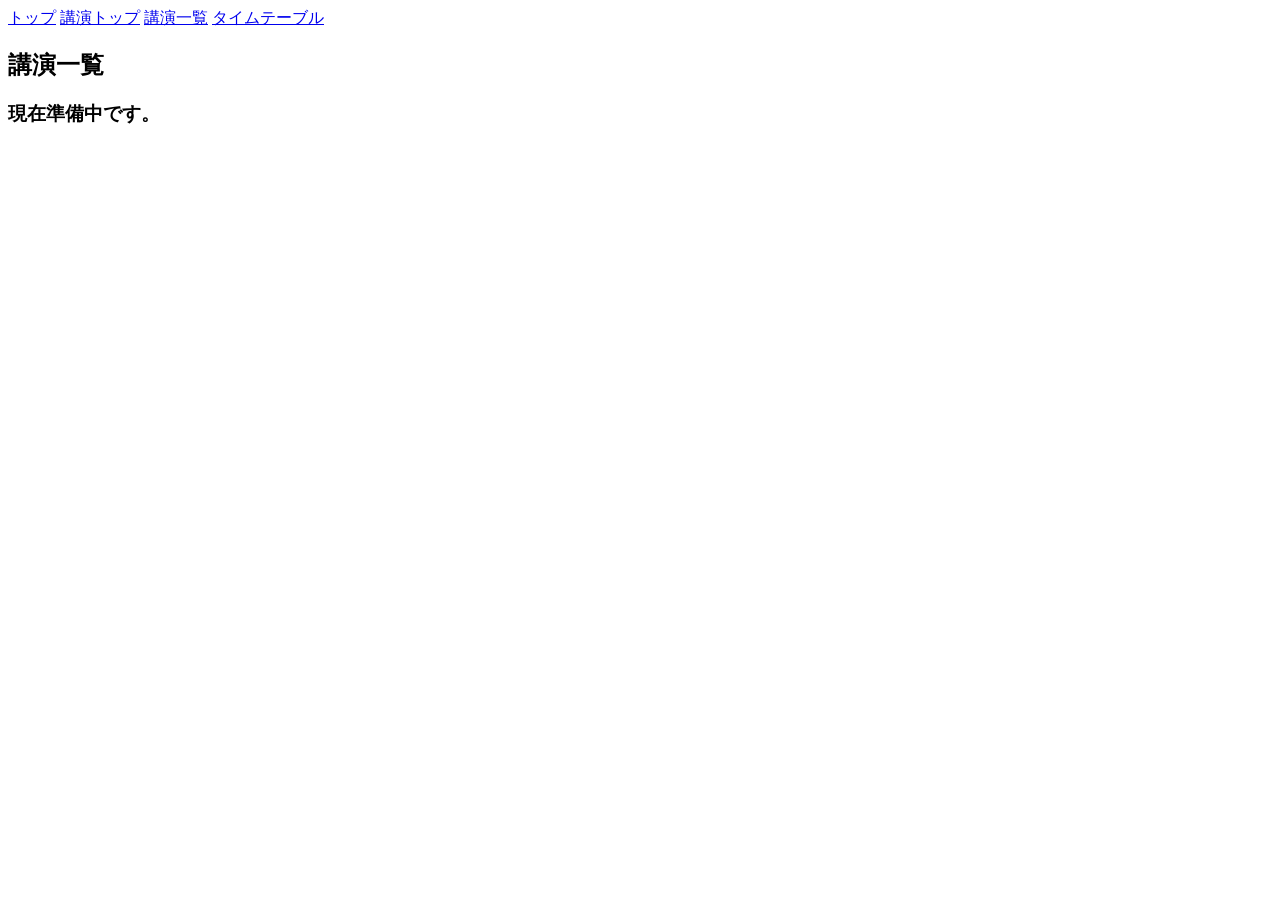
==== talks.html @ 35d0f3de "Remove Mustache and render pages with vanilla JS" ====
<!DOCTYPE html>
<html lang="ja">

<head>
  <meta charset="UTF-8">
  <meta name="viewport" content="width=device-width, initial-scale=1.0">
  <meta name="description" content="2026年度東京大学五月祭企画「10分で伝えます！東大研究最前線」のウェブページです。最先端の研究について10分間で分かりやすくお伝えします。">
  <meta name="keywords" content="東京大学,東大,五月祭,学園祭,講演,2026,10分で伝えます,10分,東大研究最前線,研究最前線,研究">
  <title>講演一覧 | 2026年度五月祭「10分で伝えます！東大研究最前線」</title>
  <link rel="stylesheet" href="css/main.css?1542599248160">
  <link rel="icon" href="img/favicon.ico">

  <!-- OGP -->
  <meta name="twitter:card" content="summary">
  <meta name="twitter:site" content="@ut10min">
  <meta name="twitter:creator" content="@ut10min">
  <meta name="twitter:title" content="2026年度五月祭「10分で伝えます！東大研究最前線」 - 講演トップ">
  <meta name="twitter:description" content="2026年度東京大学五月祭企画「10分で伝えます！東大研究最前線」のウェブページです。最先端の研究について10分間で分かりやすくお伝えします。">
  <meta name="twitter:image" content="https://ut-10min.github.io/mf99/img/mf_min.png">
  <meta property="og:title" content="2026年度五月祭「10分で伝えます！東大研究最前線」 - 講演トップ">
  <meta property="og:url" content="https://ut-10min.github.io/mf99/timetable.html">
  <meta property="og:image" content="https://ut-10min.github.io/mf99/img/mf_min.png">
  <meta property="og:site_name" content="2025年度五月祭「10分で伝えます！東大研究最前線」">

  <!-- data -->
  <script src="js/data.js?202511162152"></script>

  <!-- user script -->
  <script src="js/main.js?2025110802"></script>

  <!-- Global site tag (gtag.js) - Google Analytics -->
  <script async src="https://www.googletagmanager.com/gtag/js?id=UA-123778672-1"></script>
  <!--<script>
      window.dataLayer = window.dataLayer || [];
      function gtag(){dataLayer.push(arguments);}
      gtag('js', new Date());

      gtag('config', 'UA-123778672-1');
    </script>-->

</head>

<body>
  <div class="fixed-nav">
    <div class="fixed-nav-inner">
      <a href="/">トップ</a>
      <!-- <a href="index.html" class="active">トップ</a> -->
      <a href="index.html">講演トップ</a>
      <a href="talks.html" class="active">講演一覧</a>
      <a href="timetable.html">タイムテーブル</a>
    </div>
  </div>
  <div class="container">
    <div class="full-article" id="article-talks-intro">
      <h2>講演一覧</h2>
      <div class="article-headline">
        <h3>現在準備中です。</h3>
      </div>
    </div>
  </div>
</body>

</html>
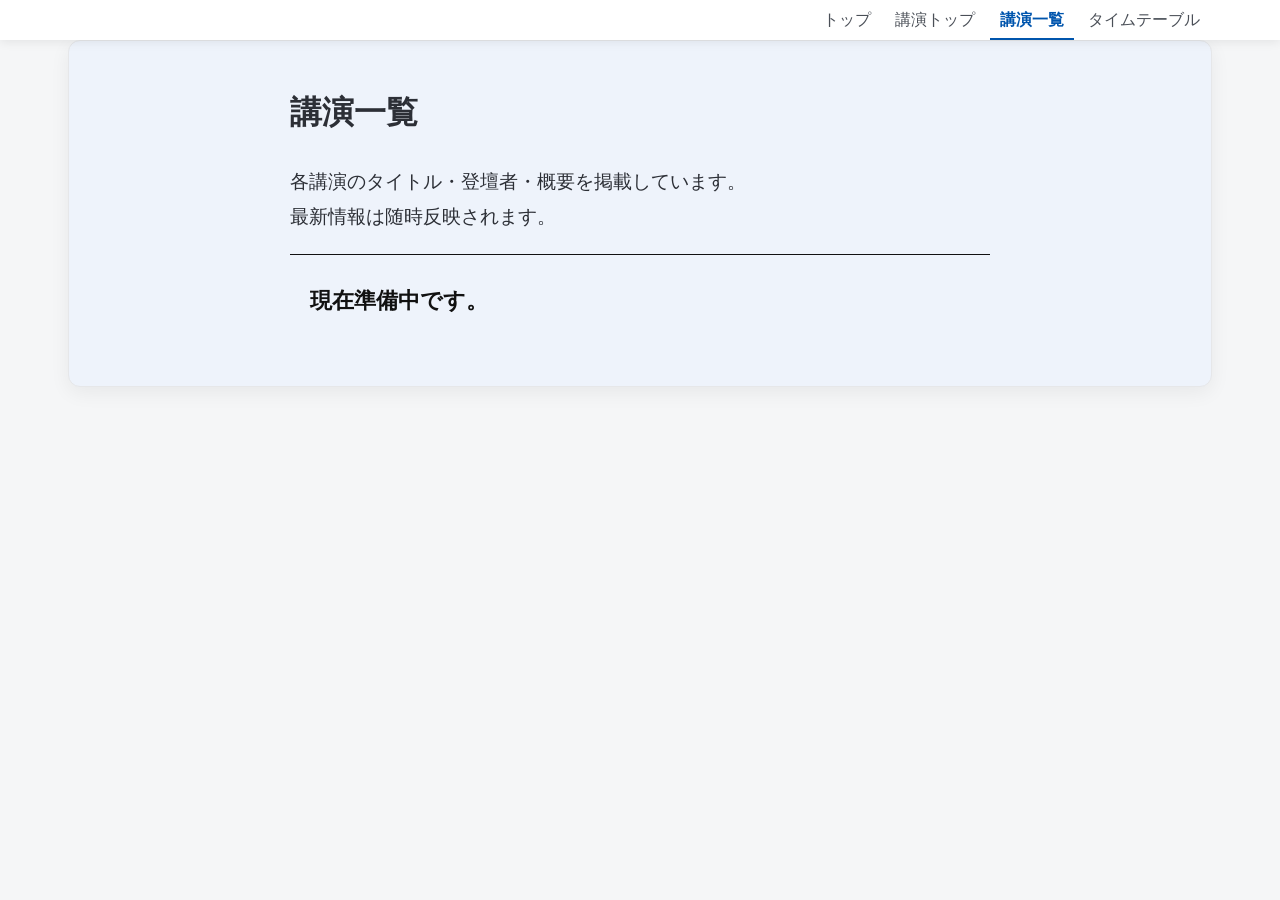
==== commit 2f47c36c: "Restyle talks/timetable pages to match main site design" ====
--- a/talks.html
+++ b/talks.html
@@ -53,6 +53,10 @@
   <div class="container">
     <div class="full-article" id="article-talks-intro">
       <h2>講演一覧</h2>
+      <p>
+        各講演のタイトル・登壇者・概要を掲載しています。<br>
+        最新情報は随時反映されます。
+      </p>
       <div class="article-headline">
         <h3>現在準備中です。</h3>
       </div>
--- a/css/main.css
+++ b/css/main.css
@@ -0,0 +1,278 @@
+@charset "UTF-8";
+/* utility */
+.clearfix:after {
+  content: "";
+  clear: both;
+  display: block; }
+
+@media screen and (max-width: 639px) {
+  .remove-touch {
+    display: none; } }
+
+@media screen and (min-width: 640px) {
+  .remove-pc {
+    display: none; } }
+
+@media screen and (max-width: 639px) {
+  html {
+    font-size: 70%; } }
+
+body {
+  margin: 40px 0 0 0;
+  background: #f5f6f7;
+  font-family: "Noto Sans JP", -apple-system, BlinkMacSystemFont, "Segoe UI", "Helvetica Neue", Arial, sans-serif;
+  color: #2c2f36; }
+
+.fixed-nav {
+  position: fixed;
+  top: 0px;
+  width: 100%;
+  height: 40px;
+  z-index: 10000;
+  background: #fff;
+  box-shadow: 0 2px 10px rgba(0, 0, 0, 0.08);
+  text-align: right; }
+  .fixed-nav .fixed-nav-inner {
+    max-width: 1180px;
+    height: 100%;
+    margin: 0 auto;
+    box-sizing: border-box;
+    padding: 0 20px; }
+    @media screen and (max-width: 639px) {
+      .fixed-nav .fixed-nav-inner {
+        padding: 0 10px; } }
+  .fixed-nav a {
+    display: inline-block;
+    height: 100%;
+    padding: 0 10px;
+    box-sizing: border-box;
+    text-decoration: none;
+    line-height: 40px;
+    color: #4a4f57; }
+    @media screen and (max-width: 639px) {
+      .fixed-nav a {
+        padding: 0 5px;
+        font-size: 120%; } }
+    .fixed-nav a:hover, .fixed-nav a.active {
+      border-bottom: solid 2px #0055ad;
+      color: #0055ad;
+      font-weight: bolder; }
+
+.container {
+  width: 100%;
+  margin: 0 auto;
+  max-width: 1180px;
+  padding: 0 18px 40px;
+  box-sizing: border-box; }
+  .container a.anchor {
+    display: block;
+    visibility: none;
+    position: relative;
+    top: -40px; }
+
+.full-article {
+  margin: 0 auto;
+  padding: 30px 5% 40px;
+  background: #fff;
+  border: 1px solid #e6e7e9;
+  border-radius: 12px;
+  box-shadow: 0 6px 20px rgba(0, 0, 0, 0.06);
+  margin-top: 22px; }
+  @media screen and (max-width: 639px) {
+    .full-article {
+      padding: 15px 5%; } }
+  .full-article h2 {
+    max-width: 700px;
+    margin: 20px auto 30px;
+    font-size: 200%; }
+    @media screen and (max-width: 639px) {
+      .full-article h2 {
+        margin: 15px auto 20px; } }
+  .full-article p {
+    max-width: 700px;
+    margin: 5px auto;
+    font-size: 120%;
+    line-height: 180%; }
+    @media screen and (max-width: 639px) {
+      .full-article p {
+        line-height: 170%; } }
+    .full-article p.center {
+      text-align: center; }
+  .full-article a {
+    text-decoration: underline; }
+    .full-article a:visited {
+      color: #304030; }
+  .full-article .article-headline {
+    box-sizing: border-box;
+    max-width: 700px;
+    margin: 20px auto;
+    padding: 30px 20px 10px;
+    border-top: solid 1px #111;
+    color: #111; }
+    @media screen and (max-width: 639px) {
+      .full-article .article-headline {
+        margin: 20px auto 10px;
+        padding: 15px 15px; } }
+    .full-article .article-headline h3 {
+      font-size: 140%;
+      margin: 0; }
+  .full-article.article-dark {
+    color: #fff; }
+    .full-article.article-dark .article-headline {
+      color: #fff0f0;
+      border-color: #fff0f0; }
+    .full-article.article-dark a {
+      text-decoration: underline;
+      color: #fff0f0; }
+
+#title-hero {
+  box-sizing: border-box;
+  height: 450px;
+  background-image: url(../img/title_background.png);
+  background-size: cover;
+  background-position: center;
+  padding-top: 80px; }
+  @media screen and (max-width: 640px) {
+    #title-hero {
+      height: 300px; } }
+  @media screen and (max-width: 640px) {
+    #title-hero {
+      padding-top: 50px; } }
+  #title-hero #title-logo {
+    margin: 0 auto;
+    max-width: 600px;
+    text-align: center; }
+    #title-hero #title-logo img {
+      width: 95%; }
+  #title-hero #title-info {
+    margin: 45px auto;
+    padding: 0 10px;
+    max-width: 650px;
+    text-align: left; }
+    @media screen and (max-width: 640px) {
+      #title-hero #title-info {
+        margin: 30px auto; } }
+    #title-hero #title-info p {
+      color: #fff;
+      font-weight: bold;
+      font-size: 130%;
+      margin: 5px 0; }
+    #title-hero #title-info h4 {
+      color: #fff;
+      font-size: 150%;
+      margin: 8px 0; }
+
+#article-intro {
+  background-color: #f0f0f0; }
+  #article-intro #socialicons {
+    margin-top: 20px; }
+    #article-intro #socialicons img {
+      height: 35px;
+      margin: 0 10px; }
+
+#article-access #access-googlemap {
+  text-align: center; }
+
+#article-inquiry {
+  height: 600px;
+  background-image: url(../img/pamphlet.png);
+  background-size: cover;
+  background-position: center; }
+  @media screen and (max-width: 640px) {
+    #article-inquiry {
+      height: 650px; } }
+  #article-inquiry #inquiry-form-pc {
+    text-align: center; }
+    @media screen and (max-width: 639px) {
+      #article-inquiry #inquiry-form-pc {
+        display: none; } }
+    #article-inquiry #inquiry-form-pc iframe {
+      width: 600px;
+      height: 375px; }
+  #article-inquiry #inquiry-form-touch {
+    text-align: center; }
+    @media screen and (min-width: 640px) {
+      #article-inquiry #inquiry-form-touch {
+        display: none; } }
+    #article-inquiry #inquiry-form-touch iframe {
+      width: 300px;
+      height: 460px; }
+
+#article-credit {
+  background: #142b18; }
+  #article-credit h3 {
+    margin-top: 30px;
+    text-align: center;
+    font-size: 140%; }
+  #article-credit #copyright {
+    margin-top: 30px;
+    text-align: center;
+    font-size: 80%; }
+
+.talk-header {
+  margin-bottom: 12px;
+  padding: 14px 12px;
+  border-radius: 8px;
+  background: #f9fbff; }
+  .talk-header span.title {
+    font-size: 140%;
+    font-weight: 700; }
+  .talk-header span.name {
+    font-size: 110%; }
+  .talk-header span.major {
+    font-size: 110%;
+    color: #6b7280; }
+
+.talk-abs {
+  margin-bottom: 30px;
+  margin-left: 20px;
+  line-height: 1.8; }
+
+.time-table {
+  width: 100%;
+  border-collapse: collapse;
+  margin: 10px 0 24px; }
+  .time-table tr:nth-child(odd) {
+    background: #f9fbff; }
+  .time-table td {
+    padding: 10px 12px;
+    border-bottom: 1px solid #e6e7e9; }
+  .time-table td.time {
+    width: 96px;
+    white-space: nowrap;
+    font-weight: 600;
+    color: #00428c; }
+  .time-table td.title {
+    padding-left: 10px;}
+  .time-table td.name {
+    padding-left: 10px; 
+    min-width: 100px; }
+
+#article-talks-intro,
+#article-timetable-intro {
+  background: #eef3fb;
+}
+
+/*# sourceMappingURL=main.css.map */
+#article-us {
+  background: #013; 
+  color: #F5F8FA;}
+
+.video-container {
+    position: relative;
+    width: 100%;              /* スマホでは画面幅いっぱいに広げる */
+    max-width: 800px;         /* PCでは最大幅を制限（お好みで調整可） */
+    margin: 0 auto;           /* 中央寄せ */
+    padding-bottom: 56.25%;   /* 16:9比率 (高さ調整) */
+    height: 0;
+    overflow: hidden;
+    background: #000;
+}
+
+.video-container iframe {
+    position: absolute;
+    top: 0;
+    left: 0;
+    width: 100%;   /* 親要素の幅にフィット */
+    height: 100%;  /* アスペクト比を維持 */
+}
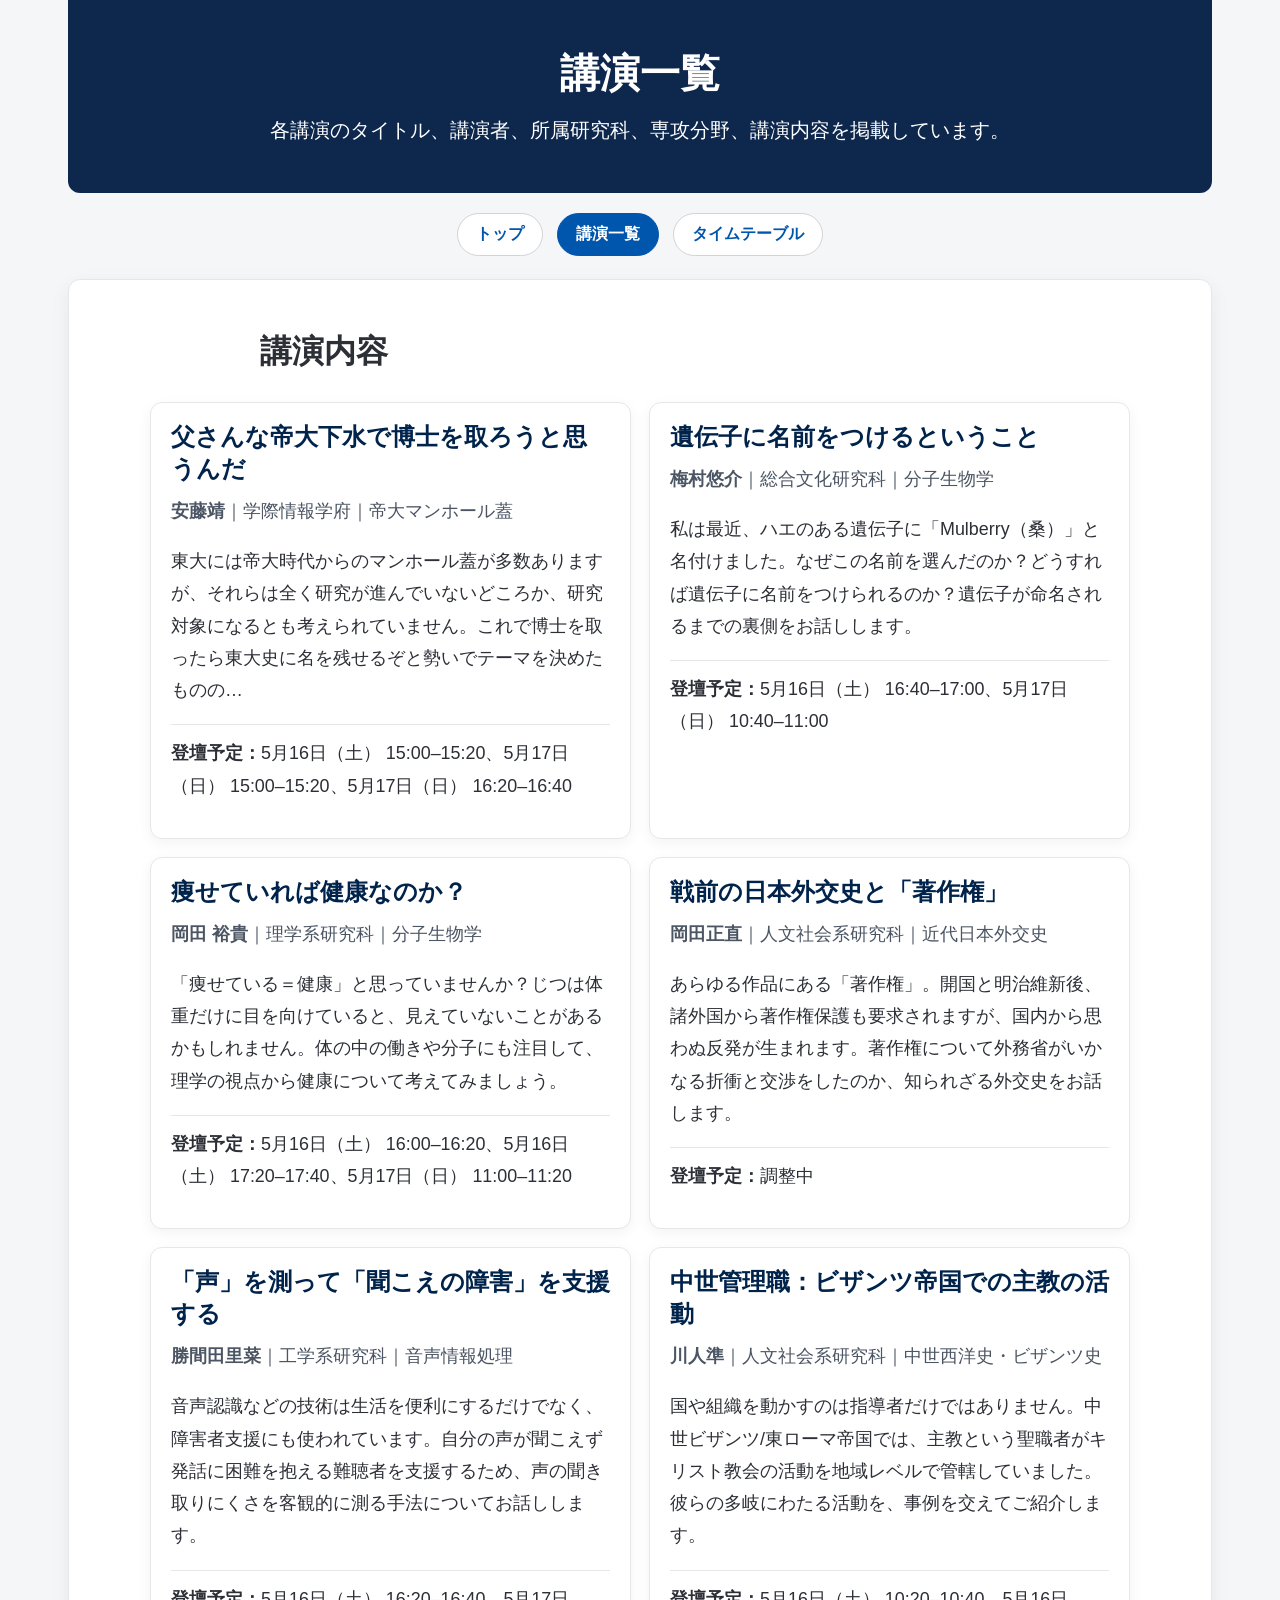
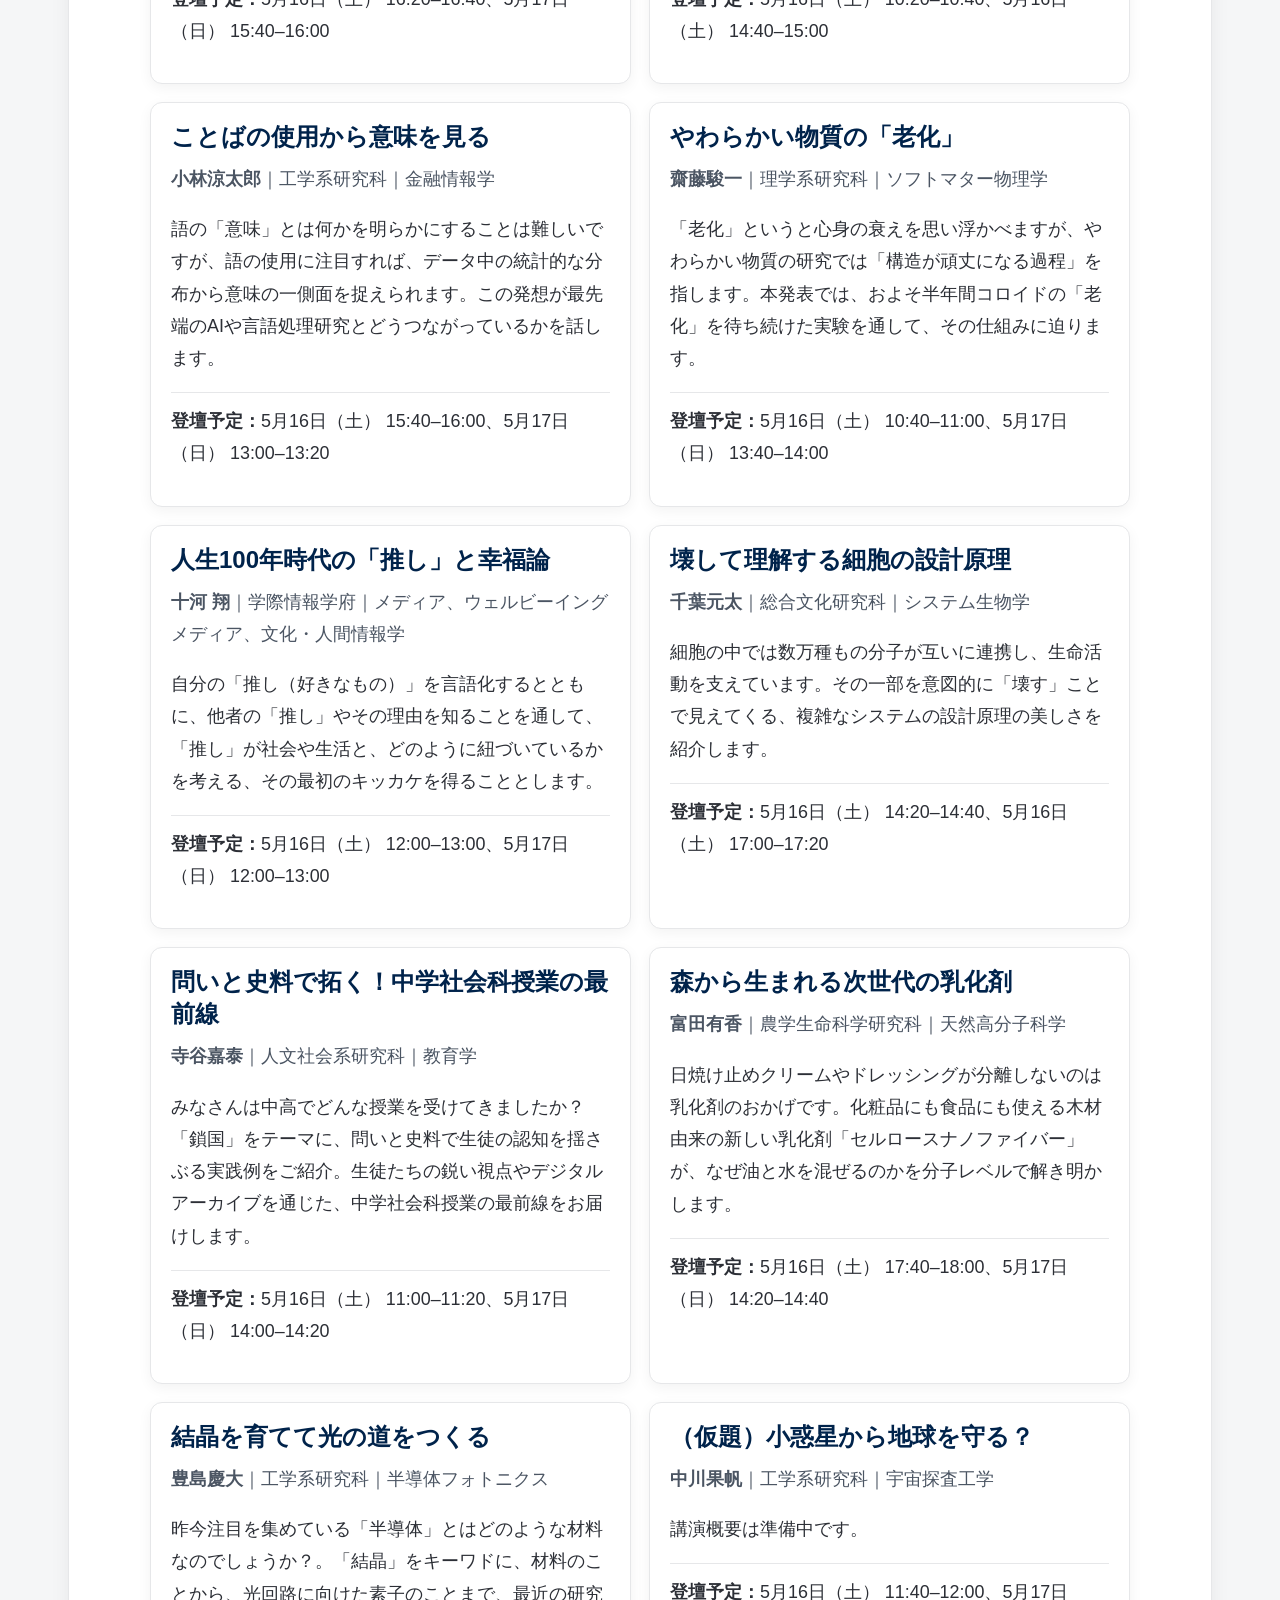
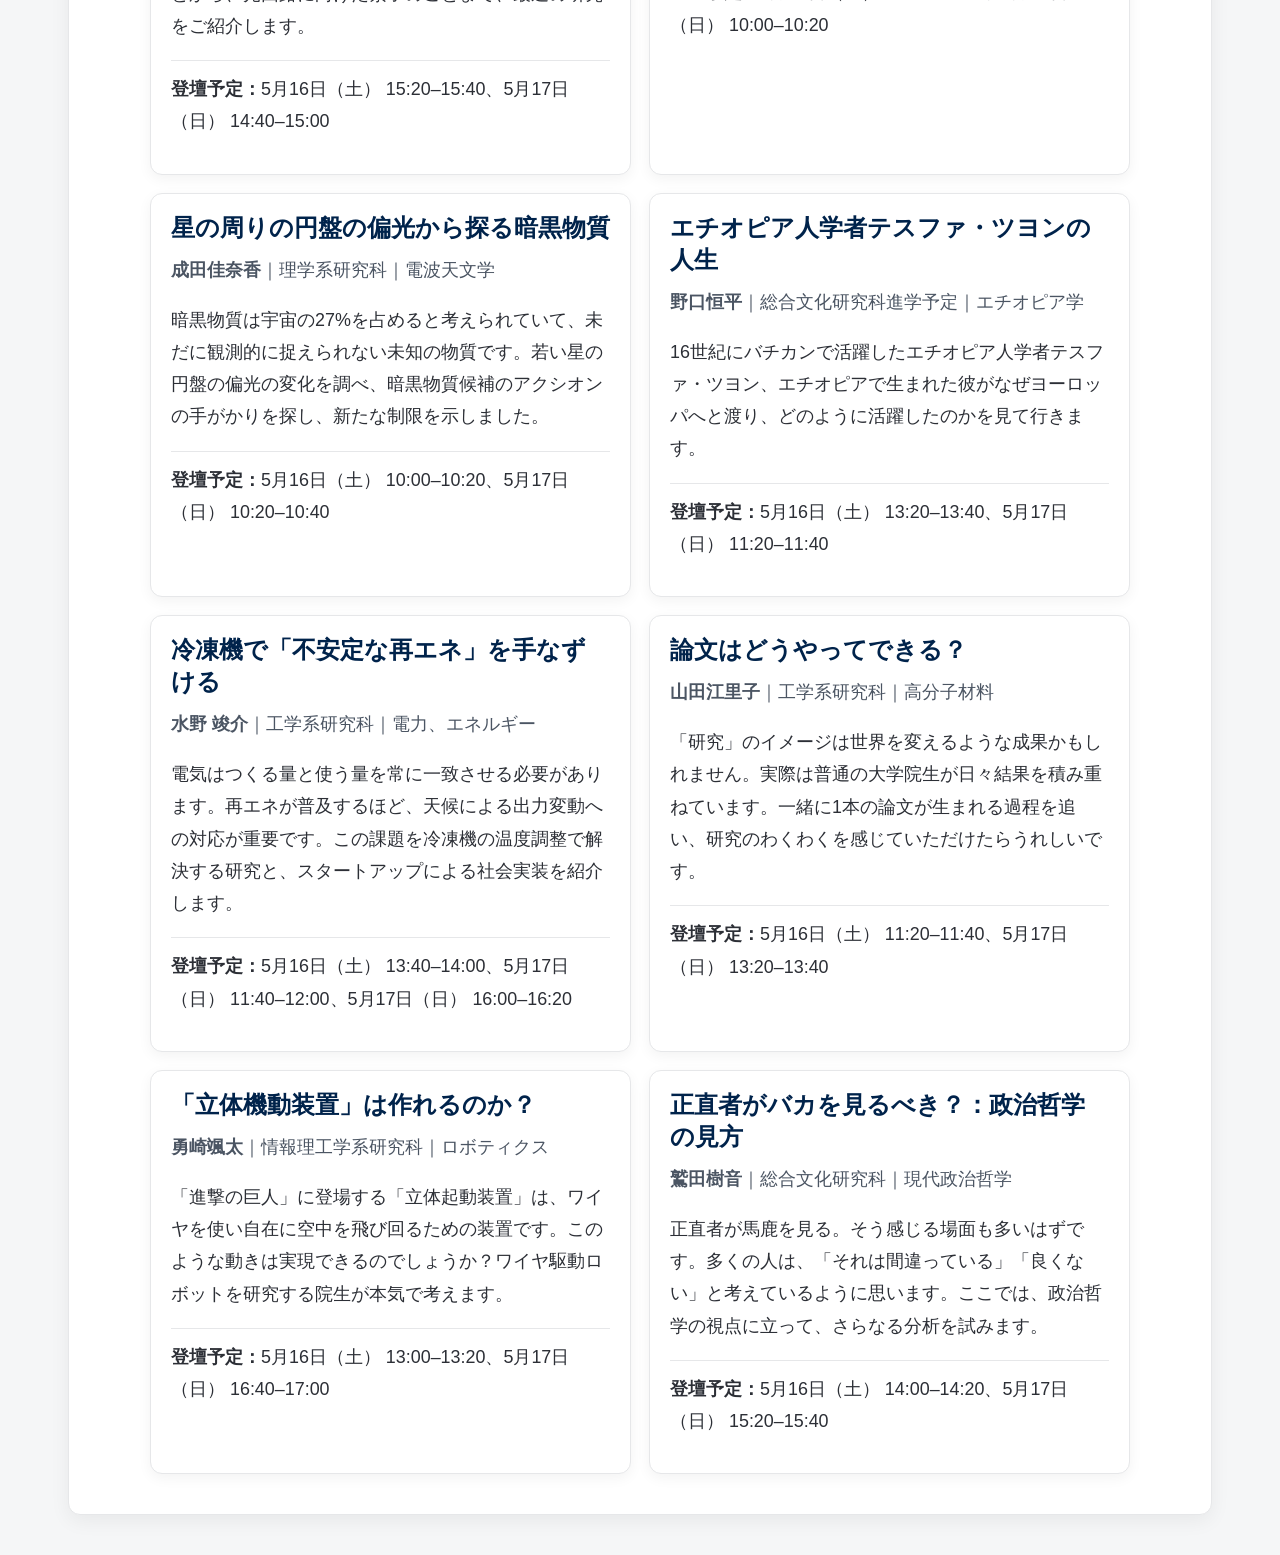
==== commit d46cd35c: "色々見やすく変更" ====
--- a/talks.html
+++ b/talks.html
@@ -1,67 +1,35 @@
 <!DOCTYPE html>
 <html lang="ja">
-
 <head>
   <meta charset="UTF-8">
   <meta name="viewport" content="width=device-width, initial-scale=1.0">
-  <meta name="description" content="2026年度東京大学五月祭企画「10分で伝えます！東大研究最前線」のウェブページです。最先端の研究について10分間で分かりやすくお伝えします。">
-  <meta name="keywords" content="東京大学,東大,五月祭,学園祭,講演,2026,10分で伝えます,10分,東大研究最前線,研究最前線,研究">
-  <title>講演一覧 | 2026年度五月祭「10分で伝えます！東大研究最前線」</title>
-  <link rel="stylesheet" href="css/main.css?1542599248160">
+  <title>講演一覧｜第99回五月祭 10分で伝えます！東大研究最前線</title>
+  <link rel="stylesheet" href="css/main.css">
   <link rel="icon" href="img/favicon.ico">
-
-  <!-- OGP -->
-  <meta name="twitter:card" content="summary">
-  <meta name="twitter:site" content="@ut10min">
-  <meta name="twitter:creator" content="@ut10min">
-  <meta name="twitter:title" content="2026年度五月祭「10分で伝えます！東大研究最前線」 - 講演トップ">
-  <meta name="twitter:description" content="2026年度東京大学五月祭企画「10分で伝えます！東大研究最前線」のウェブページです。最先端の研究について10分間で分かりやすくお伝えします。">
-  <meta name="twitter:image" content="https://ut-10min.github.io/mf99/img/mf_min.png">
-  <meta property="og:title" content="2026年度五月祭「10分で伝えます！東大研究最前線」 - 講演トップ">
-  <meta property="og:url" content="https://ut-10min.github.io/mf99/timetable.html">
-  <meta property="og:image" content="https://ut-10min.github.io/mf99/img/mf_min.png">
-  <meta property="og:site_name" content="2025年度五月祭「10分で伝えます！東大研究最前線」">
-
-  <!-- data -->
-  <script src="js/data.js?202511162152"></script>
-
-  <!-- user script -->
-  <script src="js/main.js?2025110802"></script>
-
-  <!-- Global site tag (gtag.js) - Google Analytics -->
-  <script async src="https://www.googletagmanager.com/gtag/js?id=UA-123778672-1"></script>
-  <!--<script>
-      window.dataLayer = window.dataLayer || [];
-      function gtag(){dataLayer.push(arguments);}
-      gtag('js', new Date());
-
-      gtag('config', 'UA-123778672-1');
-    </script>-->
-
 </head>
 
 <body>
-  <div class="fixed-nav">
-    <div class="fixed-nav-inner">
-      <a href="/">トップ</a>
-      <!-- <a href="index.html" class="active">トップ</a> -->
-      <a href="index.html">講演トップ</a>
-      <a href="talks.html" class="active">講演一覧</a>
+  <div class="container">
+    <header class="sub-hero">
+      <h1>講演一覧</h1>
+      <p>各講演のタイトル、講演者、所属研究科、専攻分野、講演内容を掲載しています。</p>
+    </header>
+
+    <nav class="site-nav" aria-label="ページメニュー">
+      <a href="index.html">トップ</a>
+      <a href="talks.html" aria-current="page">講演一覧</a>
       <a href="timetable.html">タイムテーブル</a>
-    </div>
+    </nav>
+
+    <main>
+      <section class="full-article">
+        <h2>講演内容</h2>
+        <div id="talks-list" class="talk-card-grid" aria-live="polite"></div>
+      </section>
+    </main>
   </div>
-  <div class="container">
-    <div class="full-article" id="article-talks-intro">
-      <h2>講演一覧</h2>
-      <p>
-        各講演のタイトル・登壇者・概要を掲載しています。<br>
-        最新情報は随時反映されます。
-      </p>
-      <div class="article-headline">
-        <h3>現在準備中です。</h3>
-      </div>
-    </div>
-  </div>
+
+  <script src="js/common.js"></script>
+  <script src="js/talks.js"></script>
 </body>
-
 </html>
--- a/css/main.css
+++ b/css/main.css
@@ -1,278 +1,695 @@
 @charset "UTF-8";
-/* utility */
-.clearfix:after {
-  content: "";
-  clear: both;
-  display: block; }
+
+:root {
+  --color-neutral-white: #ffffff;
+  --color-neutral-black: #000000;
+  --color-neutral-solid-gray-50: #f5f6f7;
+  --color-neutral-solid-gray-100: #e6e7e9;
+  --color-neutral-solid-gray-200: #d1d3d6;
+  --color-neutral-solid-gray-300: #aeb3b8;
+  --color-primitive-blue-900: #0055ad;
+  --color-primitive-blue-1000: #00428c;
+  --color-primitive-blue-1200: #00234b;
+  --color-primitive-blue-200: #c5d7fb;
+  --color-primitive-blue-300: #9db7f9;
+  --color-primitive-yellow-300: #ffd43d;
+  --font-family-sans: "Noto Sans JP", -apple-system, BlinkMacSystemFont, "Segoe UI", "Helvetica Neue", Arial, sans-serif;
+}
 
 @media screen and (max-width: 639px) {
-  .remove-touch {
-    display: none; } }
-
-@media screen and (min-width: 640px) {
-  .remove-pc {
-    display: none; } }
-
-@media screen and (max-width: 639px) {
-  html {
-    font-size: 70%; } }
+  html { font-size: 70%; }
+}
 
 body {
-  margin: 40px 0 0 0;
-  background: #f5f6f7;
-  font-family: "Noto Sans JP", -apple-system, BlinkMacSystemFont, "Segoe UI", "Helvetica Neue", Arial, sans-serif;
-  color: #2c2f36; }
-
-.fixed-nav {
-  position: fixed;
-  top: 0px;
-  width: 100%;
-  height: 40px;
-  z-index: 10000;
-  background: #fff;
-  box-shadow: 0 2px 10px rgba(0, 0, 0, 0.08);
-  text-align: right; }
-  .fixed-nav .fixed-nav-inner {
-    max-width: 1180px;
-    height: 100%;
-    margin: 0 auto;
-    box-sizing: border-box;
-    padding: 0 20px; }
-    @media screen and (max-width: 639px) {
-      .fixed-nav .fixed-nav-inner {
-        padding: 0 10px; } }
-  .fixed-nav a {
-    display: inline-block;
-    height: 100%;
-    padding: 0 10px;
-    box-sizing: border-box;
-    text-decoration: none;
-    line-height: 40px;
-    color: #4a4f57; }
-    @media screen and (max-width: 639px) {
-      .fixed-nav a {
-        padding: 0 5px;
-        font-size: 120%; } }
-    .fixed-nav a:hover, .fixed-nav a.active {
-      border-bottom: solid 2px #0055ad;
-      color: #0055ad;
-      font-weight: bolder; }
+  margin: 0;
+  background: var(--color-neutral-solid-gray-50);
+  font-family: var(--font-family-sans);
+  color: #2c2f36;
+}
 
 .container {
   width: 100%;
   margin: 0 auto;
   max-width: 1180px;
   padding: 0 18px 40px;
-  box-sizing: border-box; }
-  .container a.anchor {
-    display: block;
-    visibility: none;
-    position: relative;
-    top: -40px; }
+  box-sizing: border-box;
+}
 
 .full-article {
-  margin: 0 auto;
+  margin: 22px auto 0;
   padding: 30px 5% 40px;
-  background: #fff;
-  border: 1px solid #e6e7e9;
+  background: var(--color-neutral-white);
+  border: 1px solid var(--color-neutral-solid-gray-100);
   border-radius: 12px;
   box-shadow: 0 6px 20px rgba(0, 0, 0, 0.06);
-  margin-top: 22px; }
-  @media screen and (max-width: 639px) {
-    .full-article {
-      padding: 15px 5%; } }
-  .full-article h2 {
-    max-width: 700px;
-    margin: 20px auto 30px;
-    font-size: 200%; }
-    @media screen and (max-width: 639px) {
-      .full-article h2 {
-        margin: 15px auto 20px; } }
-  .full-article p {
-    max-width: 700px;
-    margin: 5px auto;
-    font-size: 120%;
-    line-height: 180%; }
-    @media screen and (max-width: 639px) {
-      .full-article p {
-        line-height: 170%; } }
-    .full-article p.center {
-      text-align: center; }
-  .full-article a {
-    text-decoration: underline; }
-    .full-article a:visited {
-      color: #304030; }
-  .full-article .article-headline {
-    box-sizing: border-box;
-    max-width: 700px;
-    margin: 20px auto;
-    padding: 30px 20px 10px;
-    border-top: solid 1px #111;
-    color: #111; }
-    @media screen and (max-width: 639px) {
-      .full-article .article-headline {
-        margin: 20px auto 10px;
-        padding: 15px 15px; } }
-    .full-article .article-headline h3 {
-      font-size: 140%;
-      margin: 0; }
-  .full-article.article-dark {
-    color: #fff; }
-    .full-article.article-dark .article-headline {
-      color: #fff0f0;
-      border-color: #fff0f0; }
-    .full-article.article-dark a {
-      text-decoration: underline;
-      color: #fff0f0; }
+}
+
+@media screen and (max-width: 639px) {
+  .full-article { padding: 18px 5%; }
+}
+
+.full-article h1,
+.full-article h2,
+.full-article h3,
+.full-article p,
+.full-article ul,
+.full-article dl {
+  max-width: 760px;
+  margin-left: auto;
+  margin-right: auto;
+}
+
+.full-article h1 {
+  font-size: 250%;
+  line-height: 1.35;
+  margin-top: 10px;
+  margin-bottom: 20px;
+}
+
+.full-article h2 {
+  margin-top: 20px;
+  margin-bottom: 20px;
+  font-size: 200%;
+}
+
+.full-article h3 {
+  font-size: 150%;
+  margin-bottom: 10px;
+}
+
+.full-article p,
+.full-article li,
+.full-article dd,
+.full-article dt {
+  font-size: 125%;
+  line-height: 1.8;
+}
+
+.full-article a { text-decoration: underline; }
+
+.center { text-align: center; }
 
 #title-hero {
   box-sizing: border-box;
-  height: 450px;
-  background-image: url(../img/title_background.png);
+  min-height: 400px;
+  padding: 110px 20px 32px;
+  background-image: linear-gradient(rgba(0,0,0,.25), rgba(0,0,0,.25)), url(../img/title_background.png);
   background-size: cover;
   background-position: center;
-  padding-top: 80px; }
-  @media screen and (max-width: 640px) {
-    #title-hero {
-      height: 300px; } }
-  @media screen and (max-width: 640px) {
-    #title-hero {
-      padding-top: 50px; } }
-  #title-hero #title-logo {
-    margin: 0 auto;
-    max-width: 600px;
-    text-align: center; }
-    #title-hero #title-logo img {
-      width: 95%; }
-  #title-hero #title-info {
-    margin: 45px auto;
-    padding: 0 10px;
-    max-width: 650px;
-    text-align: left; }
-    @media screen and (max-width: 640px) {
-      #title-hero #title-info {
-        margin: 30px auto; } }
-    #title-hero #title-info p {
-      color: #fff;
-      font-weight: bold;
-      font-size: 130%;
-      margin: 5px 0; }
-    #title-hero #title-info h4 {
-      color: #fff;
-      font-size: 150%;
-      margin: 8px 0; }
-
+  position: relative;
+}
+
+@media screen and (max-width: 640px) {
+  #title-hero {
+    min-height: 230px;
+    padding-top: 58px;
+  }
+}
+
+#title-logo {
+  margin: 0 auto;
+  max-width: 600px;
+  text-align: center;
+}
+
+#title-logo img { width: 95%; }
+
+.hero-label {
+  max-width: 600px;
+  margin: 24px auto 0;
+  padding: 8px 14px;
+  color: #fff;
+  font-size: 125%;
+  font-weight: bold;
+  text-align: center;
+  background: rgba(0, 35, 75, 0.7);
+  border-radius: 999px;
+}
+
+.sub-hero {
+  margin-top: 0;
+  padding: 46px 5%;
+  background: #0d274d;
+  color: #fff;
+  border-radius: 0 0 12px 12px;
+  text-align: center;
+}
+
+.sub-hero h1 {
+  margin: 0 0 12px;
+  font-size: 250%;
+}
+
+.sub-hero p {
+  margin: 0 auto;
+  max-width: 760px;
+  font-size: 125%;
+  line-height: 1.7;
+}
+
+.site-nav {
+  display: flex;
+  flex-wrap: wrap;
+  justify-content: center;
+  gap: 10px 14px;
+  margin: 18px auto 0;
+}
+
+.site-nav a {
+  display: inline-flex;
+  padding: 10px 18px;
+  border-radius: 999px;
+  background: #fff;
+  color: var(--color-primitive-blue-900);
+  border: 1px solid var(--color-neutral-solid-gray-200);
+  font-weight: bold;
+  text-decoration: none;
+}
+
+.site-nav a[aria-current="page"] {
+  background: var(--color-primitive-blue-900);
+  color: #fff;
+  border-color: var(--color-primitive-blue-900);
+}
+
+.highlight-article,
 #article-intro {
-  background-color: #f0f0f0; }
-  #article-intro #socialicons {
-    margin-top: 20px; }
-    #article-intro #socialicons img {
-      height: 35px;
-      margin: 0 10px; }
-
-#article-access #access-googlemap {
-  text-align: center; }
-
-#article-inquiry {
-  height: 600px;
-  background-image: url(../img/pamphlet.png);
-  background-size: cover;
-  background-position: center; }
-  @media screen and (max-width: 640px) {
-    #article-inquiry {
-      height: 650px; } }
-  #article-inquiry #inquiry-form-pc {
-    text-align: center; }
-    @media screen and (max-width: 639px) {
-      #article-inquiry #inquiry-form-pc {
-        display: none; } }
-    #article-inquiry #inquiry-form-pc iframe {
-      width: 600px;
-      height: 375px; }
-  #article-inquiry #inquiry-form-touch {
-    text-align: center; }
-    @media screen and (min-width: 640px) {
-      #article-inquiry #inquiry-form-touch {
-        display: none; } }
-    #article-inquiry #inquiry-form-touch iframe {
-      width: 300px;
-      height: 460px; }
-
-#article-credit {
-  background: #142b18; }
-  #article-credit h3 {
-    margin-top: 30px;
-    text-align: center;
-    font-size: 140%; }
-  #article-credit #copyright {
-    margin-top: 30px;
-    text-align: center;
-    font-size: 80%; }
-
-.talk-header {
-  margin-bottom: 12px;
-  padding: 14px 12px;
-  border-radius: 8px;
-  background: #f9fbff; }
-  .talk-header span.title {
-    font-size: 140%;
-    font-weight: 700; }
-  .talk-header span.name {
-    font-size: 110%; }
-  .talk-header span.major {
-    font-size: 110%;
-    color: #6b7280; }
-
-.talk-abs {
-  margin-bottom: 30px;
-  margin-left: 20px;
-  line-height: 1.8; }
-
-.time-table {
+  background: #eef3fb;
+}
+
+.eyebrow {
+  display: block;
+  max-width: 760px;
+  color: var(--color-primitive-blue-900);
+  font-weight: bold;
+}
+
+.event-summary-grid {
+  display: grid;
+  grid-template-columns: repeat(2, minmax(0, 1fr));
+  gap: 14px;
+  max-width: 900px;
+  margin: 24px auto;
+}
+
+@media screen and (max-width: 720px) {
+  .event-summary-grid { grid-template-columns: 1fr; }
+}
+
+.summary-item {
+  background: #fff;
+  border: 1px solid var(--color-neutral-solid-gray-100);
+  border-radius: 12px;
+  padding: 16px 18px;
+}
+
+.summary-label {
+  display: block;
+  color: #5b6470;
+  font-weight: bold;
+  margin-bottom: 6px;
+}
+
+.summary-item strong {
+  display: block;
+  font-size: 135%;
+  line-height: 1.55;
+}
+
+.button-link {
+  display: inline-flex;
+  align-items: center;
+  justify-content: center;
+  column-gap: 4px;
+  padding: 14px 26px;
+  margin-top: 20px;
+  background: var(--color-primitive-blue-900);
+  color: var(--color-neutral-white);
+  border-radius: 10px;
+  text-decoration: none;
+  font-weight: bold;
+  font-size: 135%;
+  letter-spacing: 0.02em;
+  border: 4px double transparent;
+  box-shadow: 0 8px 18px rgba(0, 0, 0, 0.14);
+  transition: background 0.2s ease, transform 0.1s ease, box-shadow 0.2s ease;
+}
+
+.button-link:hover {
+  background: var(--color-primitive-blue-1000);
+  text-decoration: underline;
+  transform: translateY(-1px);
+  box-shadow: 0 10px 20px rgba(0, 0, 0, 0.18);
+}
+
+.button-link:active {
+  background: var(--color-primitive-blue-1200);
+  transform: translateY(0);
+}
+
+.button-link:focus-visible,
+.site-nav a:focus-visible,
+.day-tabs button:focus-visible,
+.talk-toggle:focus-visible {
+  outline: 4px solid var(--color-neutral-black);
+  outline-offset: 2px;
+  box-shadow: 0 0 0 2px var(--color-primitive-yellow-300);
+}
+
+.button-link.secondary {
+  background: var(--color-neutral-white);
+  color: var(--color-primitive-blue-900);
+  border: 1px solid currentcolor;
+  box-shadow: none;
+}
+
+.button-link.secondary:hover {
+  background: var(--color-primitive-blue-200);
+  color: var(--color-primitive-blue-1000);
+}
+
+.button-link.secondary:active {
+  background: var(--color-primitive-blue-300);
+  color: var(--color-primitive-blue-1200);
+}
+
+.button-link.large {
+  padding: 16px 30px;
+  font-size: 155%;
+  min-width: 220px;
+  text-align: center;
+}
+
+.button-link.emphasis {
+  background: #d64200;
+}
+
+.button-link.emphasis:hover {
+  background: #b83800;
+}
+
+.button-group {
+  display: flex;
+  flex-wrap: wrap;
+  gap: 12px;
+  align-items: center;
+  justify-content: center;
+  margin-top: 20px;
+}
+
+.primary-actions {
+  max-width: 980px;
+  margin-left: auto;
+  margin-right: auto;
+}
+
+.section-note {
+  max-width: 760px;
+  margin: 28px auto 0;
+  font-size: 135%;
+  line-height: 1.7;
+  color: #2c2f36;
+}
+
+.two-column {
+  display: grid;
+  grid-template-columns: repeat(2, minmax(0, 1fr));
+  gap: 18px;
+  max-width: 980px;
+  margin: 0 auto;
+}
+
+@media screen and (max-width: 780px) {
+  .two-column { grid-template-columns: 1fr; }
+}
+
+.info-tile {
+  background: var(--color-neutral-white);
+  border: 1px solid var(--color-neutral-solid-gray-100);
+  border-radius: 12px;
+  box-shadow: 0 6px 20px rgba(0, 0, 0, 0.06);
+  padding: 20px 5% 24px;
+}
+
+.info-tile h2,
+.info-tile h3,
+.info-tile p,
+.info-tile dl {
+  max-width: none;
+}
+
+.basic-list {
+  display: grid;
+  grid-template-columns: 5em 1fr;
+  gap: 8px 12px;
+}
+
+.basic-list dt {
+  font-weight: bold;
+  color: #5b6470;
+}
+
+.basic-list dd {
+  margin: 0;
+}
+
+.small-note {
+  font-size: 105% !important;
+  color: #4b5563;
+}
+
+.video-container,
+.map-container {
+  position: relative;
+  width: 100%;
+  max-width: 860px;
+  margin: 0 auto;
+  overflow: hidden;
+  background: #000;
+  border-radius: 12px;
+}
+
+.video-container {
+  padding-bottom: 56.25%;
+  height: 0;
+}
+
+.map-container {
+  min-height: 360px;
+  background: #eef3fb;
+}
+
+.video-container iframe,
+.map-container iframe {
+  position: absolute;
+  inset: 0;
+  width: 100%;
+  height: 100%;
+  border: 0;
+}
+
+.socialicons {
+  margin-top: 24px;
+}
+
+.socialicons img {
+  height: 35px;
+  margin: 0 10px;
+}
+
+#article-us {
+  background: #013;
+  color: #F5F8FA;
+}
+
+/* talks */
+.talk-card-grid {
+  display: grid;
+  grid-template-columns: repeat(2, minmax(0, 1fr));
+  gap: 18px;
+  max-width: 980px;
+  margin: 28px auto 0;
+}
+
+@media screen and (max-width: 780px) {
+  .talk-card-grid { grid-template-columns: 1fr; }
+}
+
+.talk-card {
+  background: #fff;
+  border: 1px solid var(--color-neutral-solid-gray-100);
+  border-radius: 12px;
+  padding: 18px 20px;
+  box-shadow: 0 4px 14px rgba(0,0,0,.05);
+}
+
+.talk-card h3 {
+  max-width: none;
+  margin-top: 0;
+  color: var(--color-primitive-blue-1200);
+}
+
+.talk-card p {
+  max-width: none;
+  font-size: 112%;
+}
+
+.talk-meta {
+  margin: 8px 0;
+  color: #4b5563;
+}
+
+.talk-schedule {
+  margin-top: 12px;
+  padding-top: 12px;
+  border-top: 1px solid var(--color-neutral-solid-gray-100);
+  font-size: 105%;
+}
+
+/* timetable */
+.day-tabs {
+  display: none;
+  flex-wrap: wrap;
+  justify-content: center;
+  gap: 10px;
+  margin: 20px auto;
+}
+
+.day-tabs button {
+  padding: 10px 16px;
+  border-radius: 999px;
+  border: 1px solid var(--color-primitive-blue-900);
+  background: #fff;
+  color: var(--color-primitive-blue-900);
+  font-weight: bold;
+  cursor: pointer;
+}
+
+.day-tabs button[aria-selected="true"] {
+  background: var(--color-primitive-blue-900);
+  color: #fff;
+}
+
+.table-wrapper {
+  max-width: 1000px;
+  margin: 28px auto 0;
+  overflow-x: auto;
+}
+
+.timetable-table {
   width: 100%;
   border-collapse: collapse;
-  margin: 10px 0 24px; }
-  .time-table tr:nth-child(odd) {
-    background: #f9fbff; }
-  .time-table td {
-    padding: 10px 12px;
-    border-bottom: 1px solid #e6e7e9; }
-  .time-table td.time {
-    width: 96px;
-    white-space: nowrap;
-    font-weight: 600;
-    color: #00428c; }
-  .time-table td.title {
-    padding-left: 10px;}
-  .time-table td.name {
-    padding-left: 10px; 
-    min-width: 100px; }
-
-#article-talks-intro,
-#article-timetable-intro {
+  min-width: 760px;
+  background: #fff;
+}
+
+.timetable-table th,
+.timetable-table td {
+  padding: 12px;
+  border: 1px solid var(--color-neutral-solid-gray-200);
+  vertical-align: top;
+}
+
+.timetable-table thead th {
+  background: #0d274d;
+  color: #fff;
+}
+
+.timetable-table tbody th {
+  white-space: nowrap;
+  background: #f5f8fb;
+}
+
+.slot-card {
+  display: block;
+  text-align: left;
+}
+
+.talk-toggle {
+  width: 100%;
+  padding: 0;
+  border: 0;
+  background: transparent;
+  text-align: left;
+  cursor: pointer;
+  font: inherit;
+  color: inherit;
+}
+
+.slot-title {
+  display: block;
+  font-weight: bold;
+  color: var(--color-primitive-blue-1200);
+}
+
+.slot-speaker {
+  display: block;
+  color: #4b5563;
+  margin-top: 4px;
+}
+
+.slot-detail {
+  display: none;
+  margin-top: 10px;
+  padding: 10px;
   background: #eef3fb;
-}
-
-/*# sourceMappingURL=main.css.map */
-#article-us {
-  background: #013; 
-  color: #F5F8FA;}
-
-.video-container {
-    position: relative;
-    width: 100%;              /* スマホでは画面幅いっぱいに広げる */
-    max-width: 800px;         /* PCでは最大幅を制限（お好みで調整可） */
-    margin: 0 auto;           /* 中央寄せ */
-    padding-bottom: 56.25%;   /* 16:9比率 (高さ調整) */
-    height: 0;
-    overflow: hidden;
-    background: #000;
-}
-
-.video-container iframe {
-    position: absolute;
-    top: 0;
-    left: 0;
-    width: 100%;   /* 親要素の幅にフィット */
-    height: 100%;  /* アスペクト比を維持 */
-}
+  border-radius: 8px;
+}
+
+.slot-detail.is-open {
+  display: block;
+}
+
+.break-slot {
+  color: #4b5563;
+  font-weight: bold;
+}
+
+.timetable-mobile {
+  display: none;
+}
+
+@media screen and (max-width: 760px) {
+  .day-tabs { display: flex; }
+  .timetable-desktop { display: none; }
+  .timetable-mobile { display: block; max-width: 760px; margin: 20px auto 0; }
+}
+
+.mobile-day-panel[hidden] {
+  display: none;
+}
+
+.mobile-slot {
+  background: #fff;
+  border: 1px solid var(--color-neutral-solid-gray-100);
+  border-radius: 12px;
+  padding: 14px 16px;
+  margin-bottom: 12px;
+  box-shadow: 0 3px 8px rgba(0,0,0,.05);
+}
+
+.mobile-time {
+  font-weight: bold;
+  color: #5b6470;
+  margin-bottom: 6px;
+}
+
+
+.inline-map-link {
+  display: inline-block;
+  margin-left: 0.5em;
+  font-size: 80%;
+  font-weight: bold;
+  color: var(--color-primitive-blue-900);
+  text-decoration: underline;
+}
+
+.inline-map-link:visited {
+  color: var(--color-primitive-blue-1000);
+}
+
+@media screen and (max-width: 640px) {
+  .inline-map-link {
+    display: block;
+    margin-left: 0;
+    margin-top: 6px;
+  }
+}
+
+
+/* 参加方法カード内のボタン位置を揃える */
+#article-participation .info-tile {
+  display: flex;
+  flex-direction: column;
+}
+
+#article-participation .info-tile .button-group {
+  margin-top: auto;
+  padding-top: 18px;
+}
+
+
+/* 3ページ共通ナビの位置を揃える */
+.site-nav {
+  min-height: 46px;
+  align-items: center;
+}
+
+/* サブページのヘッダー高さを揃え、ナビ位置のズレを抑える */
+.sub-hero {
+  min-height: 130px;
+  box-sizing: border-box;
+  display: flex;
+  flex-direction: column;
+  justify-content: center;
+}
+
+/* タイムテーブルを全体的に大きくし、講演枠全体を押しやすくする */
+.timetable-table {
+  font-size: 125%;
+}
+
+.timetable-table th,
+.timetable-table td {
+  padding: 18px 16px;
+}
+
+.timetable-table tbody th {
+  font-size: 115%;
+}
+
+.talk-toggle {
+  display: block;
+  width: 100%;
+  min-height: 88px;
+  padding: 14px 14px;
+  border: 1px solid var(--color-neutral-solid-gray-200);
+  border-radius: 10px;
+  background: #ffffff;
+  text-align: left;
+  cursor: pointer;
+  font: inherit;
+  color: inherit;
+}
+
+.talk-toggle:hover {
+  background: #eef3fb;
+  border-color: var(--color-primitive-blue-900);
+}
+
+.slot-title {
+  font-size: 125%;
+}
+
+.slot-speaker {
+  font-size: 110%;
+}
+
+.slot-open-label {
+  display: inline-block;
+  margin-top: 10px;
+  padding: 4px 10px;
+  border-radius: 999px;
+  background: var(--color-primitive-blue-900);
+  color: #fff;
+  font-size: 90%;
+  font-weight: bold;
+}
+
+.slot-detail {
+  font-size: 110%;
+}
+
+.mobile-slot {
+  font-size: 125%;
+}
+
+.mobile-time {
+  font-size: 110%;
+}
+
+@media screen and (max-width: 760px) {
+  .talk-toggle {
+    min-height: 80px;
+  }
+}
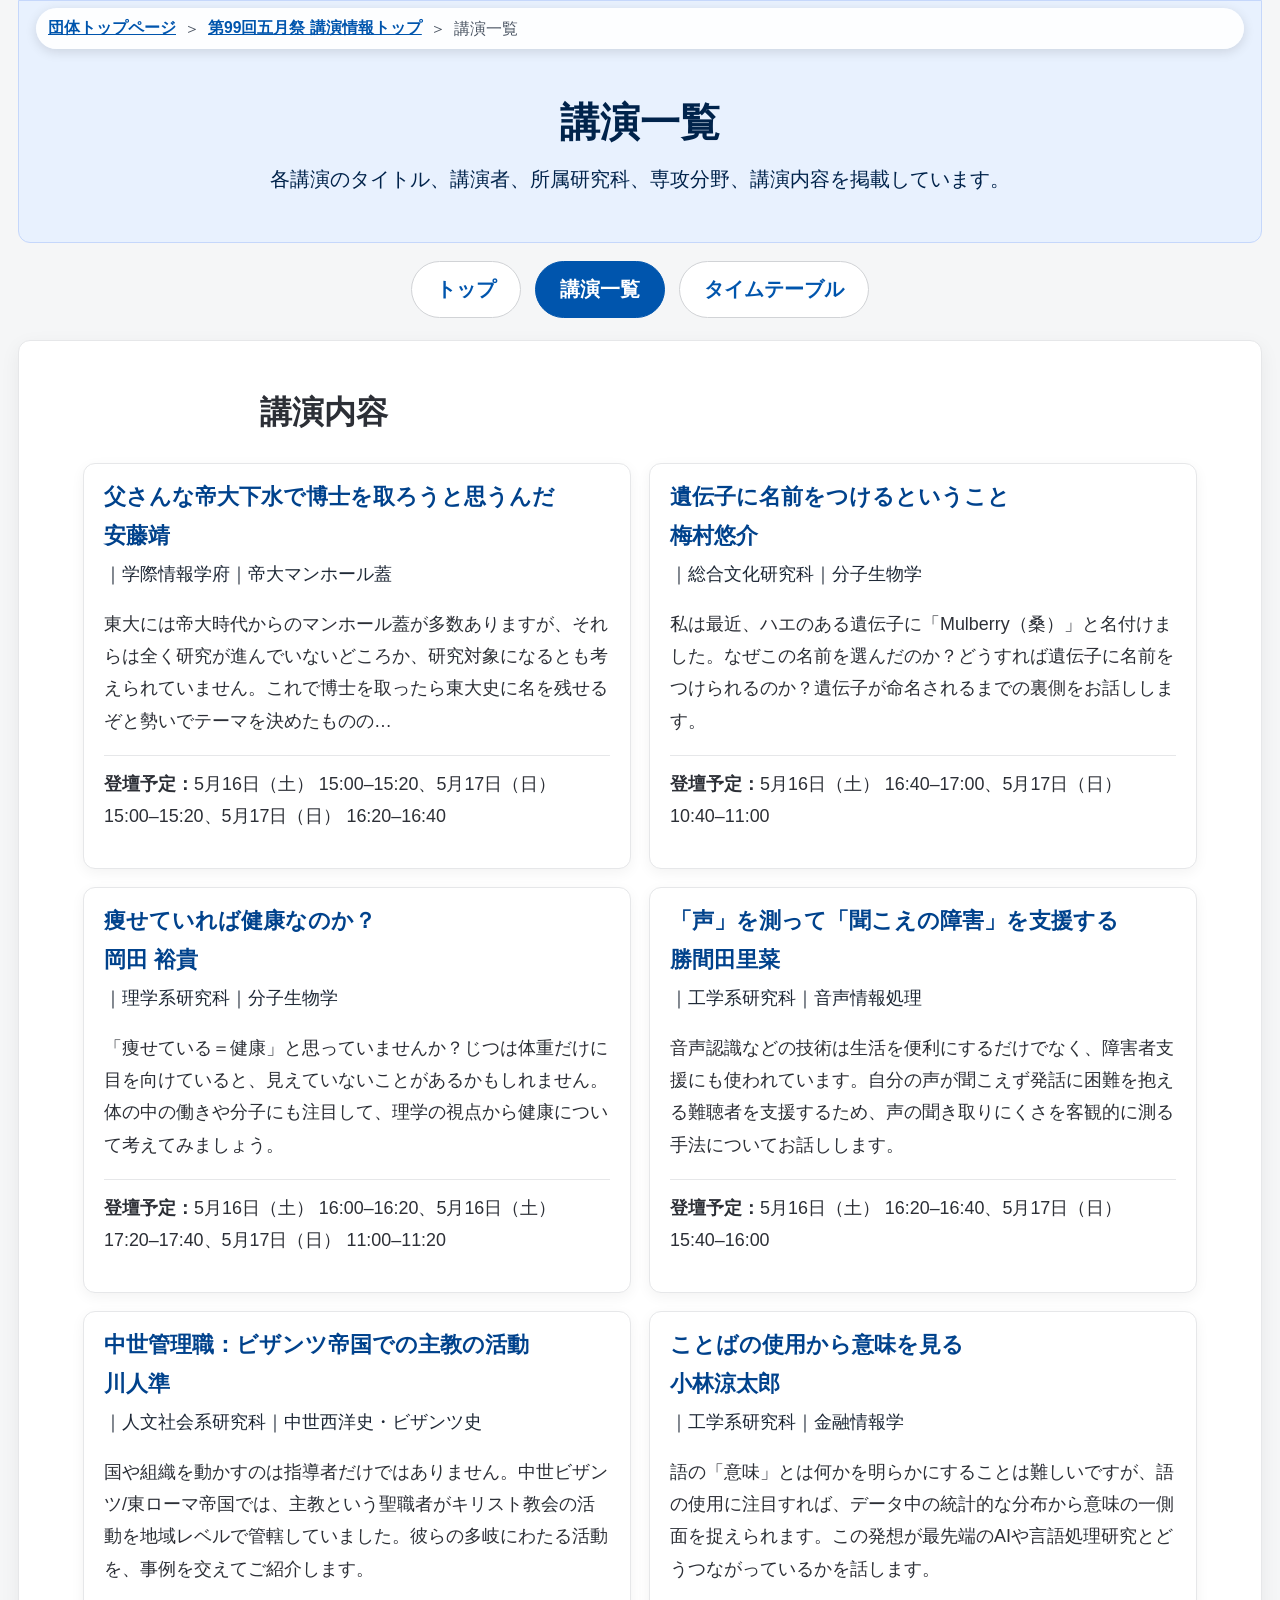
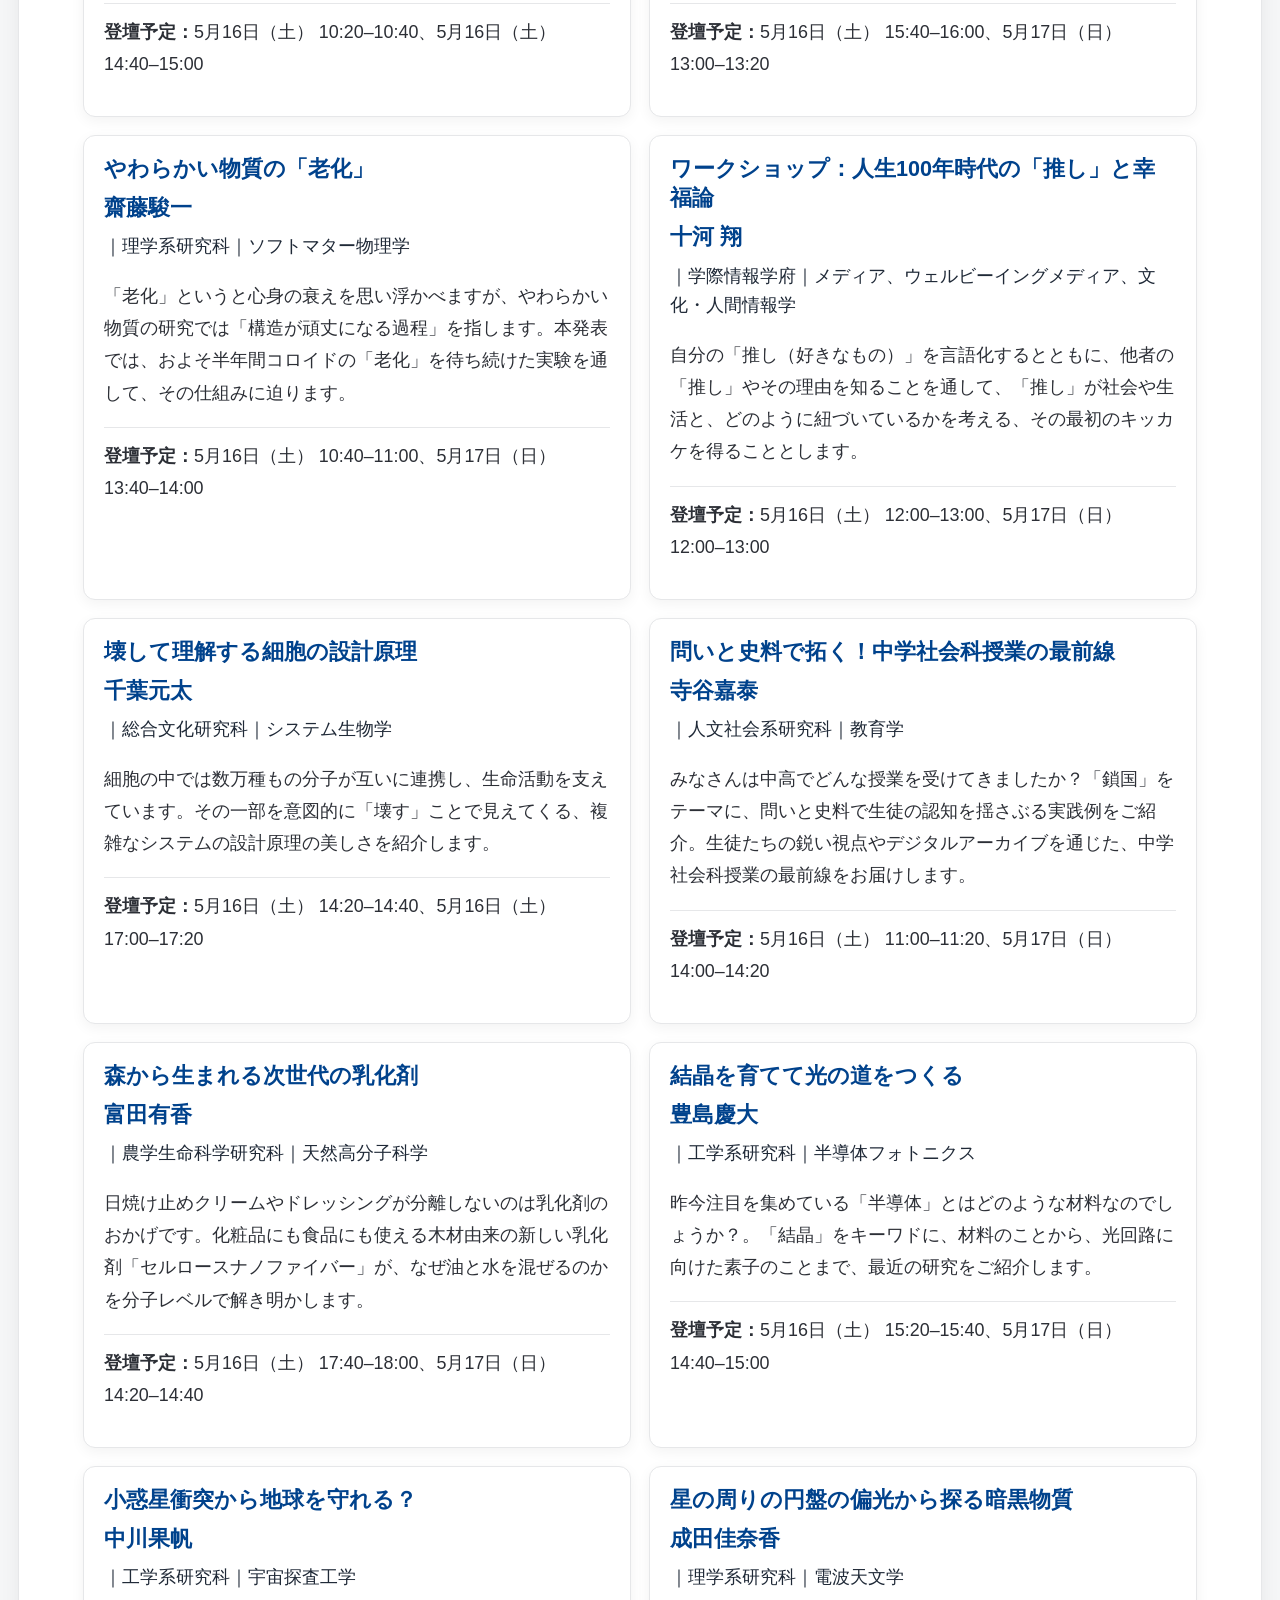
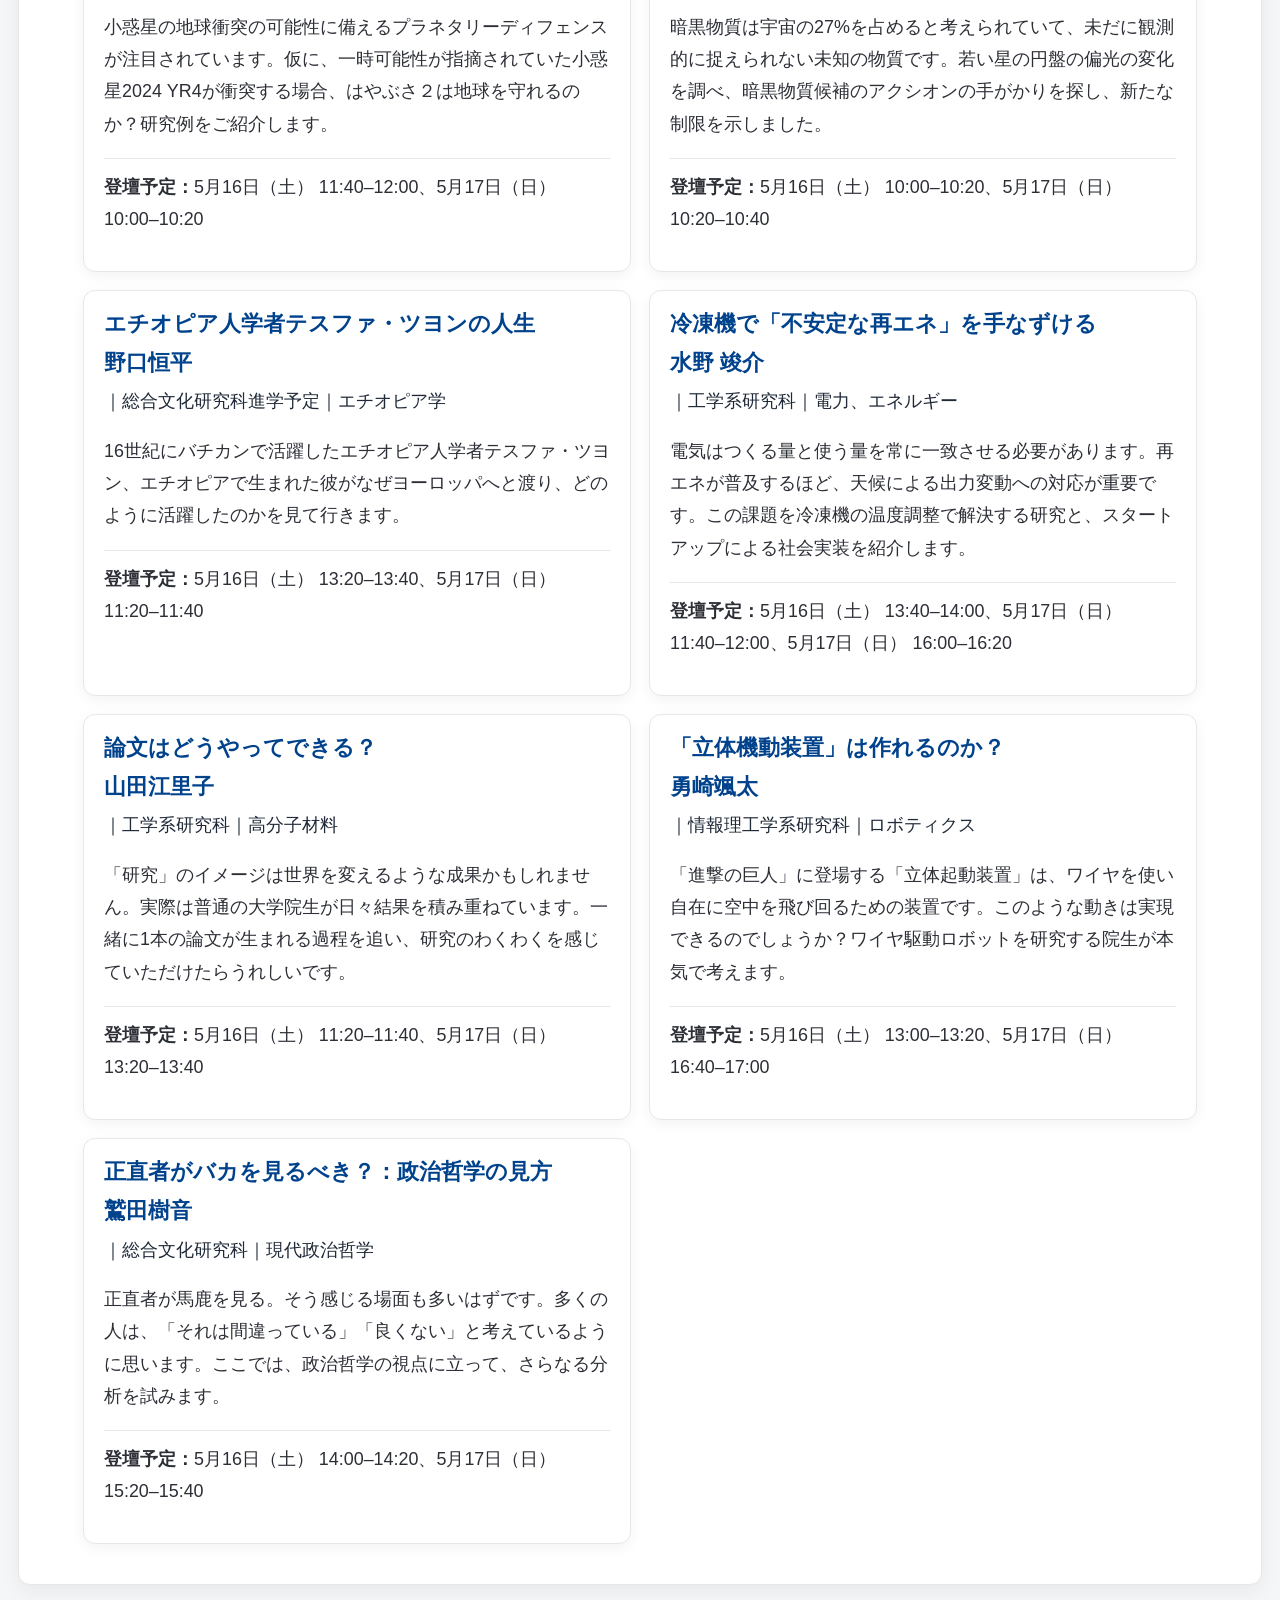
==== commit 16d3024f: "いただいた改善案を元に修正" ====
--- a/talks.html
+++ b/talks.html
@@ -10,11 +10,18 @@
 
 <body>
   <div class="container">
+    <nav class="breadcrumb breadcrumb-overlay" aria-label="現在位置">
+      <a href="https://ut-10min.github.io/">団体トップページ</a>
+      <span aria-hidden="true">＞</span>
+      <a href="index.html">第99回五月祭 講演情報トップ</a>
+      <span aria-hidden="true">＞</span>
+      <span>講演一覧</span>
+    </nav>
+
     <header class="sub-hero">
       <h1>講演一覧</h1>
       <p>各講演のタイトル、講演者、所属研究科、専攻分野、講演内容を掲載しています。</p>
     </header>
-
     <nav class="site-nav" aria-label="ページメニュー">
       <a href="index.html">トップ</a>
       <a href="talks.html" aria-current="page">講演一覧</a>
--- a/css/main.css
+++ b/css/main.css
@@ -17,7 +17,7 @@
 }
 
 @media screen and (max-width: 639px) {
-  html { font-size: 70%; }
+  html { font-size: 100%; }
 }
 
 body {
@@ -693,3 +693,1057 @@
     min-height: 80px;
   }
 }
+
+
+/* 講演一覧：講演者名を大きく目立たせる */
+.talk-card .talk-meta {
+  font-size: 135%;
+  line-height: 1.6;
+  color: #1f2937;
+}
+
+.talk-card .talk-meta b {
+  display: block;
+  margin-bottom: 4px;
+  font-size: 145%;
+  line-height: 1.35;
+  color: var(--color-primitive-blue-1200);
+}
+
+/* 大画面向け：デジタル庁デザインシステムのリキッドレイアウト方針に寄せる。
+   本文の可読幅は維持しつつ、カード・表・地図などの面情報は広い画面を活かす。 */
+.container {
+  max-width: min(1440px, 100%);
+}
+
+.full-article {
+  padding-left: clamp(18px, 5vw, 72px);
+  padding-right: clamp(18px, 5vw, 72px);
+}
+
+.event-summary-grid,
+.two-column,
+.talk-card-grid,
+.table-wrapper,
+.video-container,
+.map-container {
+  max-width: min(1120px, 100%);
+}
+
+/* 本文は長くなりすぎないよう可読幅を維持 */
+.full-article h1,
+.full-article h2,
+.full-article h3,
+.full-article p,
+.full-article ul,
+.full-article dl {
+  max-width: 760px;
+}
+
+
+/* スマートフォン表示の文字サイズを全体的に拡大 */
+@media screen and (max-width: 639px) {
+  body {
+    font-size: 18px;
+  }
+
+  .container {
+    padding-left: 12px;
+    padding-right: 12px;
+  }
+
+  .full-article {
+    padding: 22px 18px 28px;
+  }
+
+  .full-article h1 {
+    font-size: 2rem;
+    line-height: 1.35;
+  }
+
+  .full-article h2 {
+    font-size: 1.75rem;
+    line-height: 1.4;
+  }
+
+  .full-article h3 {
+    font-size: 1.45rem;
+    line-height: 1.45;
+  }
+
+  .full-article p,
+  .full-article li,
+  .full-article dd,
+  .full-article dt {
+    font-size: 1.15rem;
+    line-height: 1.8;
+  }
+
+  .section-note {
+    font-size: 1.1rem;
+    line-height: 1.75;
+  }
+
+  .site-nav a {
+    font-size: 1.05rem;
+    padding: 12px 16px;
+  }
+
+  .button-link {
+    width: 100%;
+    box-sizing: border-box;
+    font-size: 1.15rem;
+    padding: 15px 18px;
+  }
+
+  .button-link.large {
+    min-width: 0;
+    font-size: 1.2rem;
+    padding: 16px 18px;
+  }
+
+  .summary-item strong {
+    font-size: 1.2rem;
+  }
+
+  .summary-label {
+    font-size: 1rem;
+  }
+
+  .talk-card h3 {
+    font-size: 1.55rem;
+  }
+
+  .talk-card p {
+    font-size: 1.1rem;
+  }
+
+  .talk-card .talk-meta {
+    font-size: 1.2rem;
+  }
+
+  .talk-card .talk-meta b {
+    font-size: 1.45rem;
+  }
+
+  .sub-hero h1 {
+    font-size: 2.1rem;
+  }
+
+  .sub-hero p {
+    font-size: 1.15rem;
+  }
+
+  .day-tabs button {
+    font-size: 1.05rem;
+    padding: 12px 16px;
+  }
+
+  .mobile-slot {
+    font-size: 1.15rem;
+  }
+
+  .mobile-time {
+    font-size: 1.1rem;
+  }
+
+  .slot-title {
+    font-size: 1.3rem;
+  }
+
+  .slot-speaker {
+    font-size: 1.1rem;
+  }
+
+  .slot-open-label {
+    font-size: 1rem;
+  }
+}
+
+
+/* 今回の追加修正：動画幅、運営メンバー、タイムテーブル詳細枠、タイムテーブル文字サイズ調整 */
+#article-movie .video-container {
+  max-width: min(560px, 100%);
+}
+
+.organizer-members {
+  max-width: 760px;
+  margin: 18px auto 0;
+}
+
+.organizer-members h3 {
+  max-width: none;
+  margin: 18px 0 8px;
+  font-size: 135%;
+}
+
+.organizer-members ul {
+  max-width: none;
+  margin: 0;
+  padding-left: 1.4em;
+}
+
+.organizer-members li {
+  font-size: 115%;
+  line-height: 1.8;
+}
+
+/* タイムテーブルページだけ全体を2周り小さくする */
+.page-timetable .full-article p,
+.page-timetable .full-article li,
+.page-timetable .full-article dd,
+.page-timetable .full-article dt {
+  font-size: 110%;
+}
+
+.page-timetable .section-note {
+  font-size: 110%;
+}
+
+.page-timetable .timetable-table {
+  font-size: 100%;
+}
+
+.page-timetable .timetable-table th,
+.page-timetable .timetable-table td {
+  padding: 12px 12px;
+}
+
+.page-timetable .timetable-table tbody th {
+  font-size: 100%;
+}
+
+.page-timetable .talk-toggle {
+  min-height: 72px;
+  padding: 10px 12px;
+}
+
+.page-timetable .slot-title {
+  font-size: 105%;
+}
+
+.page-timetable .slot-speaker {
+  font-size: 95%;
+}
+
+.page-timetable .slot-open-label {
+  font-size: 80%;
+}
+
+.page-timetable .mobile-slot {
+  font-size: 100%;
+}
+
+.page-timetable .mobile-time {
+  font-size: 100%;
+}
+
+/* 詳細を開いたとき、題目・講演者・所属・要旨が同じ枠内に入っていることを明確化 */
+.slot-detail {
+  border: 2px solid var(--color-primitive-blue-900);
+  border-radius: 12px;
+  background: #f7faff;
+  padding: 14px;
+  box-shadow: 0 4px 12px rgba(0, 85, 173, 0.12);
+}
+
+.slot-detail-inner {
+  border-left: 6px solid var(--color-primitive-blue-900);
+  padding: 10px 12px 10px 16px;
+  background: #fff;
+  border-radius: 8px;
+}
+
+.slot-detail-kicker {
+  margin: 0 0 4px;
+  font-size: 85% !important;
+  font-weight: bold;
+  color: var(--color-primitive-blue-900);
+  letter-spacing: 0.04em;
+}
+
+.slot-detail-title {
+  max-width: none !important;
+  margin: 0 0 8px !important;
+  color: var(--color-primitive-blue-1200);
+  font-size: 125% !important;
+  line-height: 1.35;
+}
+
+.slot-detail-speaker,
+.slot-detail-affiliation,
+.slot-detail-abstract {
+  max-width: none !important;
+  margin: 6px 0 !important;
+  font-size: 100% !important;
+  line-height: 1.65 !important;
+}
+
+@media screen and (max-width: 639px) {
+  #article-movie .video-container {
+    max-width: 100%;
+  }
+
+  .page-timetable .slot-title {
+    font-size: 1.05rem;
+  }
+
+  .page-timetable .slot-speaker {
+    font-size: 0.95rem;
+  }
+
+  .page-timetable .slot-open-label {
+    font-size: 0.9rem;
+  }
+}
+
+
+/* 最終調整：日時表示・動画比率・講演一覧の名前/所属サイズ */
+.date-time-lines {
+  display: grid !important;
+  grid-template-columns: max-content max-content;
+  column-gap: 0.5em;
+  row-gap: 0.2em;
+  align-items: baseline;
+}
+
+.date-time-lines span {
+  display: contents;
+}
+
+/* "2026年5月16日（土）10:00–18:00" を日付と時間に分けずとも、等幅寄りで日付先頭を揃える */
+.date-time-lines span::before {
+  content: "";
+}
+
+/* 紹介動画は16:9を維持しつつ、画面幅に応じて自然に可変 */
+#article-movie .video-container {
+  width: min(56vw, 560px);
+  max-width: 100%;
+  padding-bottom: min(31.5vw, 315px); /* 56vw * 9/16。最大560px幅なら315px高 */
+}
+
+@media screen and (max-width: 900px) {
+  #article-movie .video-container {
+    width: min(82vw, 560px);
+    padding-bottom: min(46.125vw, 315px);
+  }
+}
+
+@media screen and (max-width: 639px) {
+  #article-movie .video-container {
+    width: 100%;
+    padding-bottom: 56.25%;
+  }
+}
+
+/* talks.html: 名前を二回り大きく、所属・専門を一回り小さく */
+.talk-card .talk-meta {
+  font-size: 105%;
+  line-height: 1.55;
+}
+
+.talk-card .talk-meta b {
+  font-size: 180%;
+  line-height: 1.25;
+  margin-bottom: 6px;
+}
+
+@media screen and (max-width: 639px) {
+  .talk-card .talk-meta {
+    font-size: 1rem;
+  }
+
+  .talk-card .talk-meta b {
+    font-size: 1.7rem;
+  }
+}
+
+
+/* 追加調整：直近の文字サイズ変更はPC版のみに限定し、スマホ側は従来の見やすいサイズへ戻す */
+
+/* talks.html: PCでは講演者名をタイトル程度、所属・専門は小さめ */
+@media screen and (min-width: 640px) {
+  .talk-card h3 {
+    font-size: 1.75rem;
+  }
+
+  .talk-card .talk-meta {
+    font-size: 1.05rem;
+    line-height: 1.55;
+  }
+
+  .talk-card .talk-meta b {
+    font-size: 1.75rem;
+    line-height: 1.3;
+    margin-bottom: 6px;
+  }
+}
+
+/* talks.html: スマホではタイトルと講演者名を同程度にし、大きくなりすぎないようにする */
+@media screen and (max-width: 639px) {
+  .talk-card h3,
+  .talk-card .talk-meta b {
+    font-size: 1.35rem;
+    line-height: 1.35;
+  }
+
+  .talk-card .talk-meta {
+    font-size: 1rem;
+    line-height: 1.55;
+  }
+}
+
+/* タイムテーブルの小型化はPC版だけに限定し、スマホ版は以前の大きめ表示に戻す */
+@media screen and (max-width: 639px) {
+  .page-timetable .full-article p,
+  .page-timetable .full-article li,
+  .page-timetable .full-article dd,
+  .page-timetable .full-article dt {
+    font-size: 1.15rem;
+    line-height: 1.8;
+  }
+
+  .page-timetable .section-note {
+    font-size: 1.1rem;
+    line-height: 1.75;
+  }
+
+  .page-timetable .mobile-slot {
+    font-size: 1.15rem;
+  }
+
+  .page-timetable .mobile-time {
+    font-size: 1.1rem;
+  }
+
+  .page-timetable .slot-detail-title,
+  .page-timetable .slot-title {
+    font-size: 1.3rem !important;
+  }
+
+  .page-timetable .slot-detail-speaker,
+  .page-timetable .slot-speaker {
+    font-size: 1.1rem !important;
+  }
+
+  .page-timetable .slot-open-label {
+    font-size: 1rem;
+  }
+}
+
+/* モバイルでは開催日時→会場→現地参加→オンライン参加の順にする。
+   PCの2×2では現在の配置（開催日時→現地参加→会場→オンライン参加）を維持する。 */
+@media screen and (max-width: 720px) {
+  .event-summary-grid .summary-item:nth-child(1) { order: 1; }
+  .event-summary-grid .summary-item:nth-child(2) { order: 3; }
+  .event-summary-grid .summary-item:nth-child(3) { order: 2; }
+  .event-summary-grid .summary-item:nth-child(4) { order: 4; }
+}
+
+/* タイムテーブル詳細：タイトル・講演者の重複をなくし、1つの枠が展開する見た目にする */
+.slot-detail-card {
+  border: 2px solid var(--color-primitive-blue-900);
+  border-radius: 12px;
+  background: #f7faff;
+  padding: 10px;
+  box-shadow: 0 4px 12px rgba(0, 85, 173, 0.12);
+}
+
+.slot-detail-card .slot-detail-inner {
+  border-left: 6px solid var(--color-primitive-blue-900);
+  padding: 10px 12px 10px 16px;
+  background: #fff;
+  border-radius: 8px;
+}
+
+.slot-detail-card .talk-toggle {
+  border: 0;
+  border-radius: 8px;
+  min-height: 0;
+  padding: 6px 0 8px;
+  background: transparent;
+  box-shadow: none;
+}
+
+.slot-detail-card .talk-toggle:hover {
+  background: transparent;
+  border-color: transparent;
+}
+
+.slot-detail-card .slot-detail {
+  margin-top: 10px;
+  border: 0;
+  padding: 10px 0 0;
+  box-shadow: none;
+  background: transparent;
+  border-top: 1px solid var(--color-neutral-solid-gray-200);
+  border-radius: 0;
+}
+
+.slot-detail-card .slot-detail-title,
+.slot-detail-card .slot-detail-speaker {
+  display: block;
+  max-width: none !important;
+  margin: 4px 0 !important;
+}
+
+.slot-detail-card .slot-detail-title {
+  color: var(--color-primitive-blue-1200);
+  font-weight: bold;
+}
+
+.slot-detail-card .slot-detail-speaker {
+  color: #2c2f36;
+}
+
+
+
+/* 追加調整：講演一覧とタイムテーブルの文字サイズ・余白 */
+@media screen and (min-width: 640px) {
+  /* 講演一覧：タイトルと名前を一回り小さく */
+  .talk-card h3 {
+    font-size: 1.55rem;
+  }
+
+  .talk-card .talk-meta b {
+    font-size: 1.55rem;
+    line-height: 1.3;
+    margin-bottom: 10px;
+  }
+
+  /* 講演一覧：所属・専門を少し大きくし、名前との間に余白を作る */
+  .talk-card .talk-meta {
+    font-size: 1.15rem;
+    line-height: 1.6;
+  }
+}
+
+/* タイムテーブル：講演者名を少しだけ大きく */
+.page-timetable .slot-detail-speaker,
+.page-timetable .slot-speaker {
+  font-size: 1.08em !important;
+}
+
+.page-timetable .slot-detail-card .slot-detail-speaker {
+  margin-top: 8px !important;
+}
+
+/* タイムテーブル：kickerを消した後の余白を整える */
+.page-timetable .slot-detail-card .slot-detail-title {
+  margin-top: 0 !important;
+}
+
+
+/* 追加調整：青系配色、講演一覧サイズ、開催日時、トップ見出し */
+
+/* サブページ上部と運営情報を、明るい青系に変更 */
+.sub-hero {
+  background: #e8f1fe;
+  color: var(--color-primitive-blue-1200);
+  border: 1px solid var(--color-primitive-blue-200);
+}
+
+.sub-hero h1,
+.sub-hero p {
+  color: var(--color-primitive-blue-1200);
+}
+
+#article-us {
+  background: #e8f1fe;
+  color: var(--color-primitive-blue-1200);
+  border-color: var(--color-primitive-blue-200);
+}
+
+/* 講演内容ページのタイトル・名前は落ち着いた青系で統一 */
+.talk-card h3,
+.talk-card .talk-meta b {
+  color: var(--color-primitive-blue-1000);
+}
+
+/* 講演一覧：タイトルと名前をPC/スマホ両方で一周り小さく */
+@media screen and (min-width: 640px) {
+  .talk-card h3,
+  .talk-card .talk-meta b {
+    font-size: 1.35rem;
+    line-height: 1.35;
+  }
+
+  .talk-card .talk-meta {
+    font-size: 1.12rem;
+    line-height: 1.65;
+  }
+}
+
+@media screen and (max-width: 639px) {
+  .talk-card h3,
+  .talk-card .talk-meta b {
+    font-size: 1.15rem;
+    line-height: 1.4;
+  }
+
+  .talk-card .talk-meta {
+    font-size: 1rem;
+    line-height: 1.6;
+  }
+}
+
+/* 開催日時：5月の位置を揃え、カード幅が狭くても溢れにくい表示にする */
+.date-time-lines {
+  display: grid !important;
+  grid-template-columns: auto minmax(0, 1fr);
+  column-gap: 0.35em;
+  row-gap: 0.15em;
+  align-items: baseline;
+  font-size: clamp(0.95rem, 1.45vw, 1.35rem) !important;
+  line-height: 1.5 !important;
+}
+
+.date-time-lines span {
+  display: inline !important;
+}
+
+.date-year {
+  white-space: nowrap;
+}
+
+.date-year-empty::before {
+  content: "";
+}
+
+.date-main {
+  min-width: 0;
+  overflow-wrap: anywhere;
+  word-break: normal;
+}
+
+/* PC幅でもカードが狭い時に不自然に溢れないようにする */
+.summary-item {
+  min-width: 0;
+}
+
+.summary-item strong {
+  min-width: 0;
+}
+
+/* トップ見出し：意味のある区切りで改行されるようにする */
+.event-name-lines {
+  display: flex;
+  flex-wrap: wrap;
+  justify-content: center;
+  align-items: baseline;
+  column-gap: 0.35em;
+  row-gap: 0.1em;
+  max-width: 900px !important;
+  text-align: center;
+  line-height: 1.3;
+}
+
+.event-name-lines span {
+  display: inline-block;
+  white-space: nowrap;
+}
+
+@media screen and (max-width: 639px) {
+  .event-name-lines {
+    font-size: 1.8rem !important;
+    row-gap: 0.15em;
+  }
+
+  .date-time-lines {
+    font-size: 1.05rem !important;
+  }
+}
+
+
+/* パンくず風リンク */
+.breadcrumb {
+  display: flex;
+  flex-wrap: wrap;
+  gap: 6px 8px;
+  align-items: center;
+  max-width: min(1120px, 100%);
+  margin: 16px auto 0;
+  padding: 10px 14px;
+  box-sizing: border-box;
+  color: #4b5563;
+  font-size: 0.98rem;
+}
+
+.breadcrumb a {
+  color: var(--color-primitive-blue-900);
+  font-weight: bold;
+  text-decoration: underline;
+}
+
+.breadcrumb span {
+  line-height: 1.6;
+}
+
+/* タイムテーブル：表形式から日別タイムライン形式へ */
+.timetable-desktop.table-wrapper {
+  max-width: min(1120px, 100%);
+  overflow: visible;
+  background: transparent;
+  box-shadow: none;
+  border: 0;
+}
+
+.timeline-grid {
+  display: grid;
+  grid-template-columns: repeat(2, minmax(0, 1fr));
+  gap: 22px;
+  max-width: min(1120px, 100%);
+  margin: 28px auto 0;
+}
+
+.timeline-day {
+  min-width: 0;
+  background: #f8fbff;
+  border: 1px solid var(--color-primitive-blue-200);
+  border-radius: 16px;
+  padding: 18px;
+}
+
+.timeline-day-title {
+  max-width: none !important;
+  margin: 0 0 16px !important;
+  padding-bottom: 10px;
+  border-bottom: 3px solid var(--color-primitive-blue-900);
+  color: var(--color-primitive-blue-1200);
+  font-size: 1.45rem !important;
+}
+
+.timeline-list {
+  display: flex;
+  flex-direction: column;
+  gap: 12px;
+}
+
+.timeline-card {
+  position: relative;
+  display: grid;
+  grid-template-columns: 8.5em minmax(0, 1fr);
+  gap: 12px;
+  align-items: stretch;
+  padding: 14px;
+  background: #fff;
+  border: 1px solid var(--color-neutral-solid-gray-200);
+  border-left: 6px solid var(--color-primitive-blue-900);
+  border-radius: 14px;
+  box-shadow: 0 4px 12px rgba(0, 85, 173, 0.08);
+}
+
+.timeline-card.is-long-slot {
+  border-left-width: 10px;
+  background: #eef5ff;
+  padding-top: 18px;
+  padding-bottom: 18px;
+}
+
+.timeline-card.is-long-slot .duration-badge {
+  background: var(--color-primitive-yellow-300);
+  color: #2c2f36;
+}
+
+.timeline-time {
+  display: flex;
+  flex-direction: column;
+  gap: 8px;
+  color: var(--color-primitive-blue-1200);
+  font-weight: bold;
+  font-size: 1.1rem;
+  line-height: 1.25;
+}
+
+.duration-badge {
+  display: inline-flex;
+  align-items: center;
+  justify-content: center;
+  width: fit-content;
+  padding: 4px 9px;
+  border-radius: 999px;
+  background: var(--color-primitive-blue-200);
+  color: var(--color-primitive-blue-1200);
+  font-size: 0.86rem;
+  font-weight: bold;
+}
+
+.break-slot-card {
+  border-left-color: var(--color-neutral-solid-gray-300);
+  background: #f7f7f8;
+}
+
+.timeline-card .slot-detail-inner {
+  border-left: 0;
+  padding: 0;
+  background: transparent;
+  border-radius: 0;
+}
+
+.timeline-card .talk-toggle {
+  border: 0;
+  min-height: 0;
+  padding: 0;
+  background: transparent;
+}
+
+.timeline-card .talk-toggle:hover {
+  background: transparent;
+  border-color: transparent;
+}
+
+.timeline-card .slot-detail-title {
+  font-size: 1.08rem !important;
+  line-height: 1.45;
+}
+
+.timeline-card .slot-detail-speaker {
+  font-size: 1.02rem !important;
+}
+
+.timeline-card .slot-detail {
+  margin-top: 12px;
+  padding: 12px;
+  border: 1px solid var(--color-primitive-blue-200);
+  border-radius: 10px;
+  background: #fff;
+  box-shadow: none;
+}
+
+@media screen and (max-width: 760px) {
+  .timeline-grid {
+    grid-template-columns: 1fr;
+  }
+
+  .timeline-day {
+    padding: 14px;
+  }
+
+  .timeline-card {
+    grid-template-columns: 1fr;
+    gap: 8px;
+  }
+
+  .timeline-time {
+    flex-direction: row;
+    align-items: center;
+    justify-content: space-between;
+    font-size: 1rem;
+  }
+
+  .breadcrumb {
+    padding-left: 4px;
+    padding-right: 4px;
+    font-size: 0.95rem;
+  }
+}
+
+
+/* 最終調整：パンくずを最上部に重ねる、タイムテーブルは左時間列の表形式に戻す */
+
+/* container内の先頭に置いたパンくずを写真・ヘッダーの上に重ねる */
+.container {
+  position: relative;
+}
+
+.breadcrumb-overlay {
+  position: absolute;
+  top: 8px;
+  left: clamp(14px, 3vw, 36px);
+  right: clamp(14px, 3vw, 36px);
+  z-index: 10;
+  max-width: none;
+  margin: 0;
+  padding: 8px 12px;
+  border-radius: 999px;
+  background: rgba(255, 255, 255, 0.88);
+  backdrop-filter: blur(4px);
+  box-shadow: 0 3px 12px rgba(0,0,0,.12);
+}
+
+.breadcrumb-overlay a {
+  color: var(--color-primitive-blue-900);
+}
+
+/* 紹介動画カード内SNS */
+.movie-sns-block {
+  max-width: 760px;
+  margin: 24px auto 0;
+  text-align: center;
+}
+
+.movie-sns-block h3 {
+  max-width: none;
+  margin: 0 0 8px;
+  color: var(--color-primitive-blue-1200);
+}
+
+.movie-sns-block .socialicons {
+  margin-top: 8px;
+}
+
+/* タイムテーブル：左に時間、右に各日のカードを置く表形式 */
+.timetable-desktop.table-wrapper {
+  max-width: min(1120px, 100%);
+  margin: 28px auto 0;
+  overflow-x: auto;
+  background: #fff;
+  border: 1px solid var(--color-neutral-solid-gray-200);
+  border-radius: 14px;
+  box-shadow: 0 4px 14px rgba(0, 85, 173, 0.06);
+}
+
+.timetable-table-enhanced {
+  width: 100%;
+  min-width: 820px;
+  border-collapse: separate;
+  border-spacing: 0;
+  background: #fff;
+  font-size: 100%;
+}
+
+.timetable-table-enhanced th,
+.timetable-table-enhanced td {
+  padding: 14px;
+  border-bottom: 1px solid var(--color-neutral-solid-gray-200);
+  vertical-align: top;
+}
+
+.timetable-table-enhanced thead th {
+  position: sticky;
+  top: 0;
+  background: #e8f1fe;
+  color: var(--color-primitive-blue-1200);
+  z-index: 2;
+}
+
+.timetable-table-enhanced tbody th {
+  width: 8.5em;
+  white-space: nowrap;
+  background: #f8fbff;
+  color: var(--color-primitive-blue-1200);
+  font-size: 1rem;
+  font-weight: bold;
+}
+
+.timetable-table-enhanced td {
+  min-width: 260px;
+}
+
+/* 既存のtimeline系指定を表内では無効化 */
+.timetable-table-enhanced .slot-card {
+  display: block;
+  position: relative;
+  border: 2px solid var(--color-primitive-blue-200);
+  border-left: 6px solid var(--color-primitive-blue-900);
+  border-radius: 12px;
+  background: #fff;
+  padding: 12px;
+  box-shadow: 0 4px 12px rgba(0,85,173,.08);
+}
+
+.timetable-table-enhanced .slot-card.is-long-slot,
+.mobile-slot .slot-card.is-long-slot {
+  border-left-width: 10px;
+  background: #eef5ff;
+  padding-top: 18px;
+  padding-bottom: 18px;
+}
+
+.timetable-table-enhanced .duration-badge,
+.mobile-slot .duration-badge {
+  display: inline-flex;
+  align-items: center;
+  justify-content: center;
+  width: fit-content;
+  margin-bottom: 8px;
+  padding: 4px 9px;
+  border-radius: 999px;
+  background: var(--color-primitive-blue-200);
+  color: var(--color-primitive-blue-1200);
+  font-size: 0.86rem;
+  font-weight: bold;
+}
+
+.timetable-table-enhanced .is-long-slot .duration-badge,
+.mobile-slot .is-long-slot .duration-badge {
+  background: var(--color-primitive-yellow-300);
+  color: #2c2f36;
+}
+
+.timetable-table-enhanced .slot-detail-inner,
+.mobile-slot .slot-detail-inner {
+  border-left: 0;
+  padding: 0;
+  background: transparent;
+  border-radius: 0;
+}
+
+.timetable-table-enhanced .talk-toggle,
+.mobile-slot .talk-toggle {
+  border: 0;
+  min-height: 0;
+  padding: 0;
+  background: transparent;
+}
+
+.timetable-table-enhanced .talk-toggle:hover,
+.mobile-slot .talk-toggle:hover {
+  background: transparent;
+  border-color: transparent;
+}
+
+.timetable-table-enhanced .slot-detail,
+.mobile-slot .slot-detail {
+  margin-top: 12px;
+  padding: 12px;
+  border: 1px solid var(--color-primitive-blue-200);
+  border-radius: 10px;
+  background: #fff;
+  box-shadow: none;
+}
+
+@media screen and (max-width: 760px) {
+  .breadcrumb-overlay {
+    top: 6px;
+    left: 10px;
+    right: 10px;
+    font-size: 0.86rem;
+    border-radius: 14px;
+  }
+}
+
+
+/* パンくず導入後の見出し位置・ナビサイズ・SNS説明 */
+.sub-hero h1 {
+  margin-top: 1.2em;
+}
+
+/* 色付きヘッダー領域自体の高さや下端は大きく変えず、見出しだけ下げる */
+.sub-hero {
+  justify-content: flex-start;
+}
+
+.site-nav a {
+  font-size: 1.22rem;
+  padding: 14px 24px;
+}
+
+@media screen and (max-width: 639px) {
+  .site-nav a {
+    font-size: 1.15rem;
+    padding: 13px 18px;
+  }
+}
+
+.movie-sns-block .sns-note {
+  max-width: 760px;
+  margin: 8px auto 0;
+  font-size: 1.05rem;
+  line-height: 1.7;
+}
+
+.movie-sns-block .socialicons {
+  margin-top: 14px;
+}
